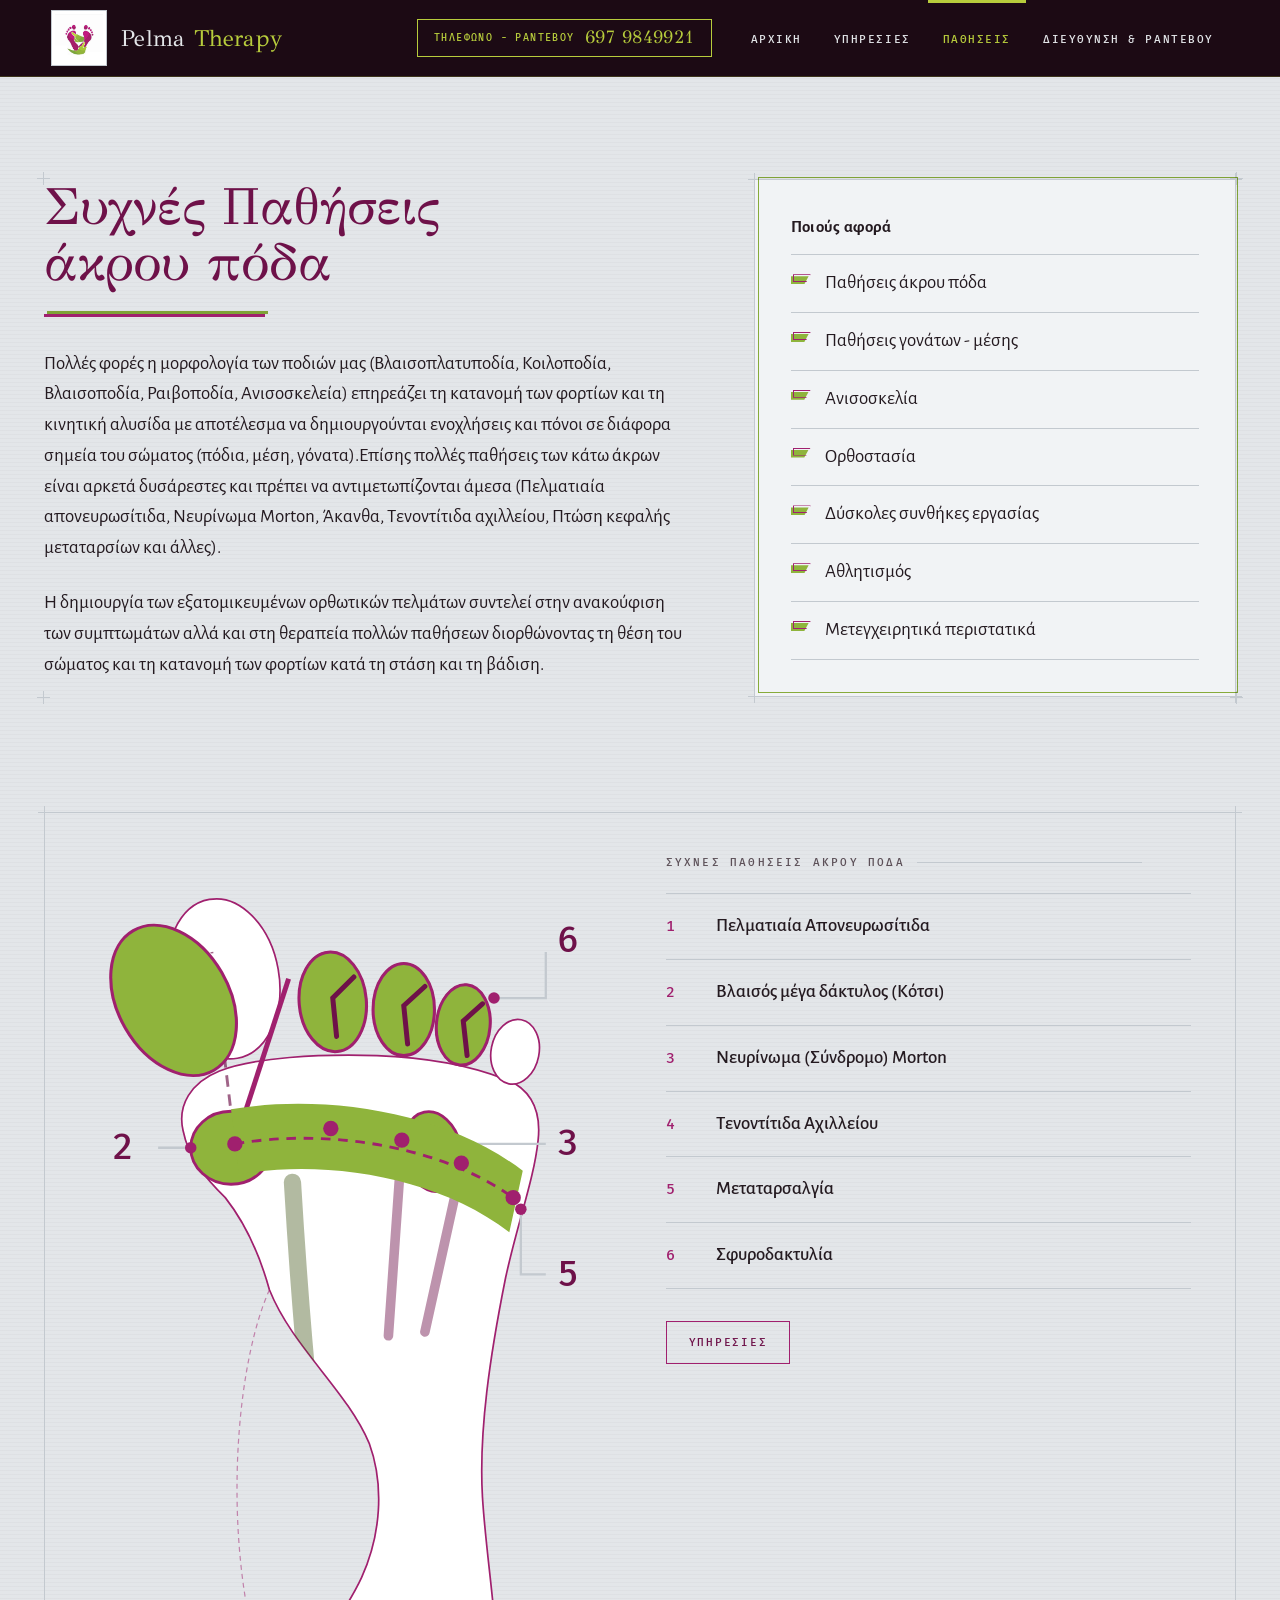
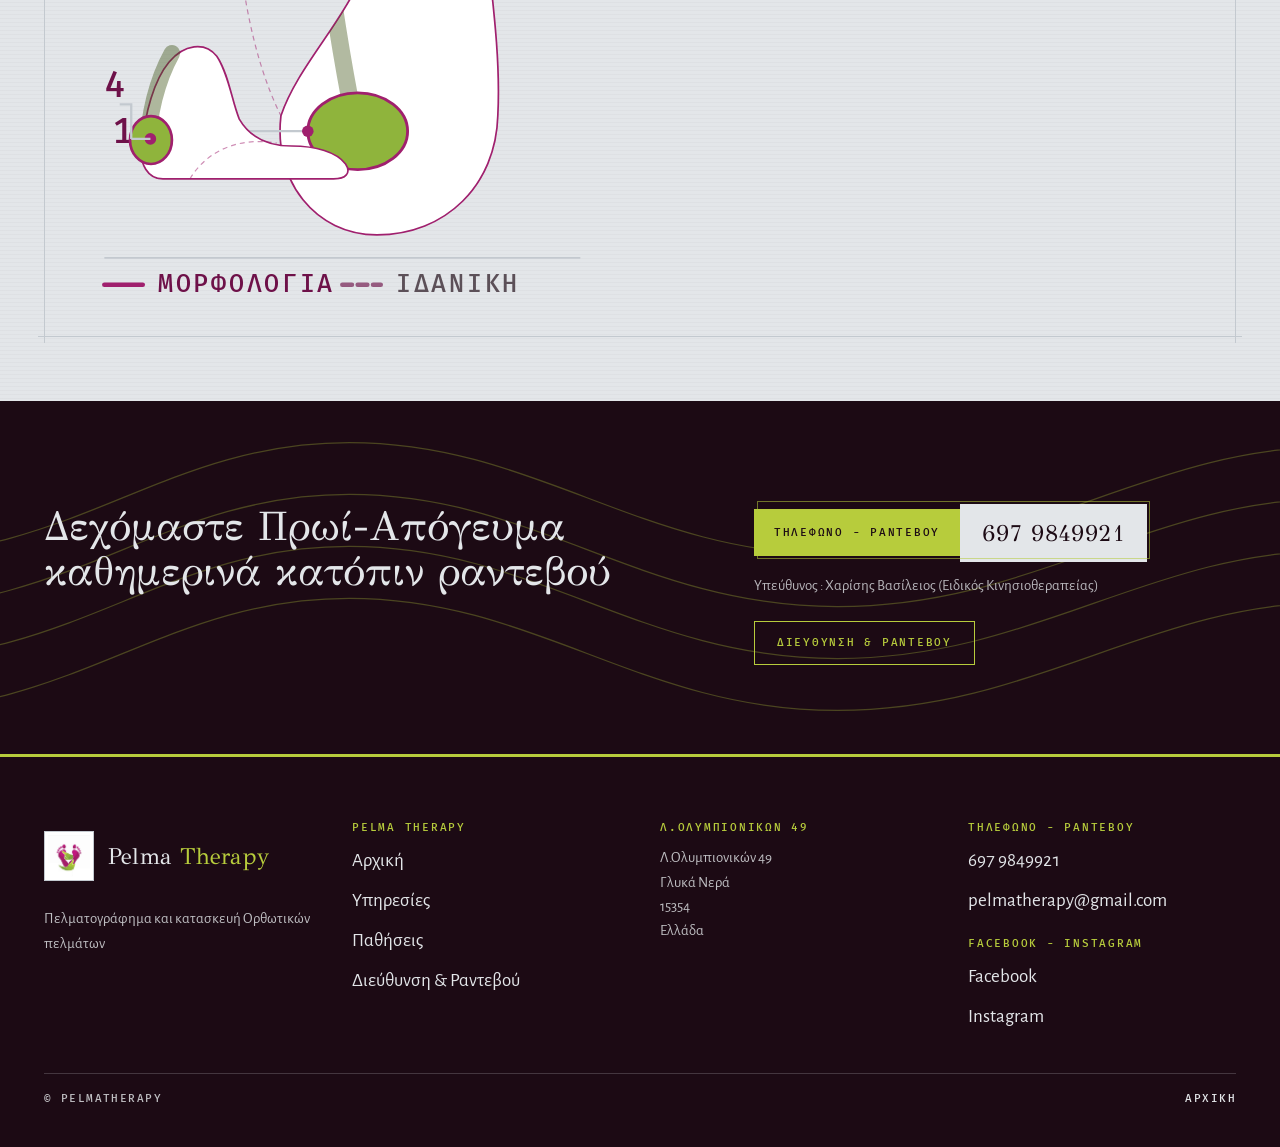
==== pathiseis.html @ 7d8a1bf9 "Pelma Therapy website — two-ink anatomical plate redesign Static four-page site (Αρχική / Υπηρεσίες " ====
<!DOCTYPE html>
<!-- Pelma Therapy · Παθήσεις. World: Δίχρωμη Ανατομική Πλάκα (see DESIGN.md).
     The six named conditions become a numbered atlas on one shared footprint.
     Every string on this page exists verbatim on pelmatherapy.gr. -->
<html lang="el">
<head>
<meta charset="utf-8">
<meta name="viewport" content="width=device-width, initial-scale=1">
<title>Παθήσεις — Pelma Therapy</title>
<meta name="description" content="Πελματογράφημα και κατασκευή Ορθωτικών πελμάτων">
<link rel="icon" href="assets/favicon.ico">
<link rel="preconnect" href="https://fonts.googleapis.com">
<link rel="preconnect" href="https://fonts.gstatic.com" crossorigin>
<link href="https://fonts.googleapis.com/css2?family=GFS+Didot&family=Alegreya+Sans:wght@400;500;700&family=Fira+Mono:wght@400;500&display=swap" rel="stylesheet">
<link rel="stylesheet" href="assets/plate.css">
</head>
<body>


<svg class="fpdefs" aria-hidden="true" focusable="false">
  <symbol id="fp" viewBox="55 166 202 500">
    <path class="fp-shape" d="M168 660C204 660 230 634 231 598C233 560 225 518 223 484C221 450 227 410 235 370C241 342 250 318 252 298C254 280 246 270 234 266C216 259 194 255 168 254C138 253 104 255 86 262C71 268 64 280 67 293C70 308 79 318 89 328C100 342 107 358 112 376C124 406 152 428 164 456C172 478 170 504 160 526C148 552 126 574 118 598C114 632 136 660 168 660Z"/>
    <ellipse class="fp-shape" cx="88" cy="214" rx="29" ry="42" transform="rotate(-10 88 214)"/>
    <ellipse class="fp-shape" cx="145" cy="226" rx="17.5" ry="26" transform="rotate(-5 145 226)"/>
    <ellipse class="fp-shape" cx="182" cy="230" rx="16" ry="24"/>
    <ellipse class="fp-shape" cx="213" cy="238" rx="14" ry="21" transform="rotate(5 213 238)"/>
    <ellipse class="fp-shape" cx="240" cy="252" rx="12.5" ry="17" transform="rotate(11 240 252)"/>
    <path class="fp-arch" d="M112 376C96 412 90 482 100 540C104 562 110 582 118 598"/>
  </symbol>
</svg>

<header class="masthead">
  <div class="masthead__in">
    <a class="brand" href="index.html">
      <span class="brand__plate"><img src="assets/logo.jpg" alt="" width="1225" height="689" decoding="async"></span>
      <span class="brand__name">Pelma <em>Therapy</em></span>
    </a>
    <a class="mast-tel" href="tel:6979849921">
      <span class="mast-tel__lbl">Τηλέφωνο - Ραντεβού</span>
      <span class="mast-tel__num">697 9849921</span>
    </a>
    <button class="burger" type="button" aria-controls="nav" aria-expanded="false">Μενού</button>
    <nav class="nav" id="nav" aria-label="Pelma Therapy">
      <a href="index.html">Αρχική</a>
      <a href="ypiresies.html">Υπηρεσίες</a>
      <a href="pathiseis.html" aria-current="page">Παθήσεις</a>
      <a href="rantevou.html">Διεύθυνση &amp; Ραντεβού</a>
    </nav>
  </div>
</header>

<main id="main" class="sheet">
<span class="folio" aria-hidden="true">Παθήσεις · Pelma Therapy</span>


<!-- ==================================================== TITLE =========== -->
<section class="sect">
  <div class="plate">
    <div class="reg" aria-hidden="true"><i></i><i></i><i></i><i></i></div>
    <div class="spread spread--sidebar">
      <div>
        <h1 class="display display--plate">Συχνές Παθήσεις άκρου πόδα</h1>
        <div class="stack" style="margin-top:32px">
          <p>Πολλές φορές η μορφολογία των ποδιών μας (Βλαισοπλατυποδία, Κοιλοποδία, Βλαισοποδία, Ραιβοποδία, Ανισοσκελεία) επηρεάζει τη κατανομή των φορτίων και τη κινητική αλυσίδα με αποτέλεσμα να δημιουργούνται ενοχλήσεις και πόνοι σε διάφορα σημεία του σώματος (πόδια, μέση, γόνατα).Επίσης πολλές παθήσεις των κάτω άκρων είναι αρκετά δυσάρεστες και πρέπει να αντιμετωπίζονται άμεσα (Πελματιαία απονευρωσίτιδα, Νευρίνωμα Morton, Άκανθα, Τενοντίτιδα αχιλλείου, Πτώση κεφαλής μεταταρσίων και άλλες).</p>
          <p>Η δημιουργία των εξατομικευμένων ορθωτικών πελμάτων συντελεί στην ανακούφιση των συμπτωμάτων αλλά και στη θεραπεία πολλών παθήσεων διορθώνοντας τη θέση του σώματος και τη κατανομή των φορτίων κατά τη στάση και τη βάδιση.</p>
        </div>
      </div>

      <div class="panel offreg">
        <div class="reg" aria-hidden="true"><i></i><i></i><i></i><i></i></div>
        <h2 class="title" style="margin-bottom:16px">Ποιούς αφορά</h2>
        <ul class="marks">
          <li>Παθήσεις άκρου πόδα</li>
          <li>Παθήσεις γονάτων - μέσης</li>
          <li>Ανισοσκελία</li>
          <li>Ορθοστασία</li>
          <li>Δύσκολες συνθήκες εργασίας</li>
          <li>Αθλητισμός</li>
          <li>Μετεγχειρητικά περιστατικά</li>
        </ul>
      </div>
    </div>
  </div>
</section>

<!-- ==================================================== THE ATLAS ======= -->
<!-- One plate, six numbered sites, the six condition names as its key —
     the wall-chart convention. Numbering the same foot six times over made
     the numerals decorative; here they key the drawing to the list. -->
<section class="sect">
  <div class="plate plate--framed">
    <div class="reg" aria-hidden="true"><i></i><i></i><i></i><i></i></div>
    <div class="atlasplate">

      <div class="atlasplate__fig">
        <svg viewBox="18 150 274 540" role="img"
             aria-label="Πελματιαία Απονευρωσίτιδα · Βλαισός μέγα δάκτυλος (Κότσι) · Νευρίνωμα (Σύνδρομο) Morton · Τενοντίτιδα Αχιλλείου · Μεταταρσαλγία · Σφυροδακτυλία">
          <defs>
            <clipPath id="fpc">
              <path d="M168 660C204 660 230 634 231 598C233 560 225 518 223 484C221 450 227 410 235 370C241 342 250 318 252 298C254 280 246 270 234 266C216 259 194 255 168 254C138 253 104 255 86 262C71 268 64 280 67 293C70 308 79 318 89 328C100 342 107 358 112 376C124 406 152 428 164 456C172 478 170 504 160 526C148 552 126 574 118 598C114 632 136 660 168 660Z"/>
              <ellipse cx="88" cy="214" rx="29" ry="42" transform="rotate(-10 88 214)"/>
              <ellipse cx="145" cy="226" rx="17.5" ry="26" transform="rotate(-5 145 226)"/>
              <ellipse cx="182" cy="230" rx="16" ry="24"/>
              <ellipse cx="213" cy="238" rx="14" ry="21" transform="rotate(5 213 238)"/>
              <ellipse cx="240" cy="252" rx="12.5" ry="17" transform="rotate(11 240 252)"/>
            </clipPath>
          </defs>

          <use href="#fp" x="55" y="166" width="202" height="500"/>

          <!-- 1 · Πελματιαία Απονευρωσίτιδα — the plantar fascia and its
                   insertion on the calcaneus. A genuinely plantar structure. -->
          <g class="sitegroup" data-site="1">
            <g clip-path="url(#fpc)">
              <path d="M156 600C140 520 130 420 124 320" fill="none" stroke="var(--lime-deep)"
                    stroke-width="9" stroke-linecap="round" opacity=".4"/>
            </g>
            <ellipse class="site" cx="158" cy="606" rx="26" ry="20"/>
            <ellipse cx="158" cy="606" rx="26" ry="20" fill="none" stroke="var(--berry-ink)" stroke-width="1.5"/>
            <path d="M132 606H54" fill="none" stroke="var(--plate-rule)" stroke-width="1.2"/>
            <circle cx="132" cy="606" r="3" fill="var(--berry-ink)"/>
            <text class="svg-lbl svg-lbl--ink sitenum" x="30" y="612" style="font-size:19px">1</text>
          </g>

          <!-- 2 · Βλαισός μέγα δάκτυλος — the hallux deviates LATERALLY toward
                   the second toe; the dashed line is the ideal axis, matching
                   the legend the hero plate already established. -->
          <g class="sitegroup" data-site="2">
            <path d="M94 300 82 200" fill="none" stroke="var(--berry-deep)" stroke-width="1.5"
                  stroke-dasharray="6 4" opacity=".65"/>
            <ellipse class="site" cx="88" cy="214" rx="29" ry="42" transform="rotate(-30 96 268)"/>
            <ellipse cx="88" cy="214" rx="29" ry="42" transform="rotate(-30 96 268)"
                     fill="none" stroke="var(--berry-ink)" stroke-width="1.6"/>
            <path d="M94 300 122 214" fill="none" stroke="var(--berry-ink)" stroke-width="2.6"/>
            <ellipse class="site" cx="92" cy="302" rx="21" ry="19"/>
            <ellipse cx="92" cy="302" rx="21" ry="19" fill="none" stroke="var(--berry-ink)" stroke-width="1.5"/>
            <path d="M71 302H54" fill="none" stroke="var(--plate-rule)" stroke-width="1.2"/>
            <circle cx="71" cy="302" r="3" fill="var(--berry-ink)"/>
            <text class="svg-lbl svg-lbl--ink sitenum" x="30" y="308" style="font-size:19px">2</text>
          </g>

          <!-- 3 · Νευρίνωμα Morton — third/fourth intermetatarsal space -->
          <g class="sitegroup" data-site="3">
            <g clip-path="url(#fpc)" opacity=".45">
              <path d="M181 300 174 400" fill="none" stroke="var(--berry-deep)" stroke-width="5" stroke-linecap="round"/>
              <path d="M212 312 193 398" fill="none" stroke="var(--berry-deep)" stroke-width="5" stroke-linecap="round"/>
            </g>
            <ellipse class="site" cx="197" cy="304" rx="15" ry="21" transform="rotate(-12 197 304)"/>
            <ellipse cx="197" cy="304" rx="15" ry="21" transform="rotate(-12 197 304)"
                     fill="none" stroke="var(--berry-ink)" stroke-width="1.5"/>
            <path d="M212 300h44" fill="none" stroke="var(--plate-rule)" stroke-width="1.2"/>
            <circle cx="212" cy="300" r="3" fill="var(--berry-ink)"/>
            <text class="svg-lbl svg-lbl--ink sitenum" x="262" y="306" style="font-size:19px">3</text>
          </g>

          <!-- 5 · Μεταταρσαλγία — a closed band across the metatarsal head
                   row, clipped so it cannot spill past the lateral border -->
          <g class="sitegroup" data-site="5">
            <g clip-path="url(#fpc)">
              <path class="site" d="M92 282C138 274 202 282 244 314L237 346C198 316 138 308 96 316Z"/>
            </g>
            <path d="M94 300C140 292 200 300 239 328" fill="none" stroke="var(--berry-ink)"
                  stroke-width="1.5" stroke-dasharray="5 4"/>
            <g fill="var(--berry-ink)">
              <circle cx="94" cy="300" r="4"/><circle cx="144" cy="292" r="4"/>
              <circle cx="181" cy="298" r="4"/><circle cx="212" cy="310" r="4"/><circle cx="239" cy="328" r="4"/>
            </g>
            <path d="M243 334v34h13" fill="none" stroke="var(--plate-rule)" stroke-width="1.2"/>
            <circle cx="243" cy="334" r="3" fill="var(--berry-ink)"/>
            <text class="svg-lbl svg-lbl--ink sitenum" x="262" y="374" style="font-size:19px">5</text>
          </g>

          <!-- 6 · Σφυροδακτυλία — the lesser toes buckled at the middle joint -->
          <g class="sitegroup" data-site="6">
            <g>
              <ellipse class="site" cx="145" cy="226" rx="17.5" ry="26" transform="rotate(-5 145 226)"/>
              <ellipse class="site" cx="182" cy="230" rx="16" ry="24"/>
              <ellipse class="site" cx="213" cy="238" rx="14" ry="21" transform="rotate(5 213 238)"/>
            </g>
            <g fill="none" stroke="var(--berry-ink)" stroke-width="1.6">
              <ellipse cx="145" cy="226" rx="17.5" ry="26" transform="rotate(-5 145 226)"/>
              <ellipse cx="182" cy="230" rx="16" ry="24"/>
              <ellipse cx="213" cy="238" rx="14" ry="21" transform="rotate(5 213 238)"/>
            </g>
            <g fill="none" stroke="var(--berry-deep)" stroke-width="2.6" stroke-linecap="round">
              <path d="M147 244 145 224 156 213"/>
              <path d="M184 248 182 228 193 218"/>
              <path d="M215 254 213 236 223 227"/>
            </g>
            <path d="M229 224h27v-24" fill="none" stroke="var(--plate-rule)" stroke-width="1.2"/>
            <circle cx="229" cy="224" r="3" fill="var(--berry-ink)"/>
            <text class="svg-lbl svg-lbl--ink sitenum" x="262" y="200" style="font-size:19px">6</text>
          </g>

          <!-- 4 · Τενοντίτιδα Αχιλλείου — the Achilles is POSTERIOR to the
                   calcaneus and invisible on a plantar view, so it is drawn on
                   the lateral profile inset below, not on the sole. -->
          <g class="sitegroup" data-site="4">
            <g transform="translate(30 556) scale(0.78)">
              <path class="fp-shape"
                d="M34 96C24 96 18 86 20 74C22 52 28 30 38 18C48 6 62 4 70 14C78 26 80 44 85 56C92 68 104 74 120 74C136 74 150 78 156 86C160 92 156 96 148 96Z"/>
              <path class="fp-arch" d="M52 96C64 76 86 68 110 72"/>
              <!-- the tendon descending behind the heel to its insertion -->
              <path d="M40 12C30 30 24 54 24 76" fill="none" stroke="var(--lime-deep)"
                    stroke-width="11" stroke-linecap="round" opacity=".42"/>
              <ellipse class="site" cx="26" cy="70" rx="14" ry="16"/>
              <ellipse cx="26" cy="70" rx="14" ry="16" fill="none" stroke="var(--berry-ink)" stroke-width="1.8"/>
            </g>
            <path d="M40 610v-18h-6" fill="none" stroke="var(--plate-rule)" stroke-width="1.2"/>
            <circle cx="50" cy="610" r="3" fill="var(--berry-ink)"/>
            <path d="M50 610H40" fill="none" stroke="var(--plate-rule)" stroke-width="1.2"/>
            <text class="svg-lbl svg-lbl--ink sitenum" x="26" y="588" style="font-size:19px">4</text>
          </g>

          <!-- legend: the two line conventions this plate uses -->
          <path d="M26 672h248" fill="none" stroke="var(--plate-rule)" stroke-width="1"/>
          <g stroke-width="2.4" stroke-linecap="round">
            <path d="M26 686h20" stroke="var(--berry-ink)"/>
            <path d="M150 686h20" stroke="var(--berry-deep)" stroke-dasharray="5 3" opacity=".65"/>
          </g>
          <text class="svg-lbl svg-lbl--ink" x="54" y="690">ΜΟΡΦΟΛΟΓΙΑ</text>
          <text class="svg-lbl" x="178" y="690">ΙΔΑΝΙΚΗ</text>
        </svg>
      </div>

      <div>
        <p class="platenum">Συχνές Παθήσεις άκρου πόδα</p>
        <ol class="atlaskey" data-atlaskey>
          <li><button type="button" data-site="1"><span class="n">1</span><span class="t">Πελματιαία Απονευρωσίτιδα</span></button></li>
          <li><button type="button" data-site="2"><span class="n">2</span><span class="t">Βλαισός μέγα δάκτυλος (Κότσι)</span></button></li>
          <li><button type="button" data-site="3"><span class="n">3</span><span class="t">Νευρίνωμα (Σύνδρομο) Morton</span></button></li>
          <li><button type="button" data-site="4"><span class="n">4</span><span class="t">Τενοντίτιδα Αχιλλείου</span></button></li>
          <li><button type="button" data-site="5"><span class="n">5</span><span class="t">Μεταταρσαλγία</span></button></li>
          <li><button type="button" data-site="6"><span class="n">6</span><span class="t">Σφυροδακτυλία</span></button></li>
        </ol>
        <p style="margin-top:32px"><a class="pbtn" href="ypiresies.html">Υπηρεσίες</a></p>
      </div>

    </div>
  </div>
</section>

<!-- ==================================================== CLOSE =========== -->
<section class="band">
  <svg class="band__contours" viewBox="0 0 1400 340" preserveAspectRatio="xMidYMid slice" aria-hidden="true" focusable="false">
    <g fill="none" stroke="var(--lime-bright)" stroke-width="1.2">
      <path d="M-40 300C160 300 240 190 420 190s280 108 470 108 300-104 480-104 240 96 420 96"/>
      <path d="M-40 250C160 250 240 140 420 140s280 108 470 108 300-104 480-104 240 96 420 96"/>
      <path d="M-40 200C160 200 240 90 420 90s280 108 470 108 300-104 480-104 240 96 420 96"/>
      <path d="M-40 150C160 150 240 40 420 40s280 108 470 108 300-104 480-104 240 96 420 96"/>
    </g>
  </svg>
  <div class="plate">
    <div class="spread spread--sidebar">
      <div>
        <h2 class="headline">Δεχόμαστε Πρωί-Απόγευμα καθημερινά κατόπιν ραντεβού</h2>
      </div>
      <div>
        <a class="imprint offreg" href="tel:6979849921">
          <span class="imprint__lbl">Τηλέφωνο - Ραντεβού</span>
          <span class="imprint__num">697 9849921</span>
        </a>
        <span class="imprint__note">Υπεύθυνος : Χαρίσης Βασίλειος (Ειδικός Κινησιοθεραπείας)</span>
        <p style="margin-top:24px"><a class="pbtn" href="rantevou.html">Διεύθυνση &amp; Ραντεβού</a></p>
      </div>
    </div>
  </div>
</section>

</main>

<footer class="footer">
  <div class="plate">
    <div class="footer__grid">
      <div>
        <a class="brand" href="index.html" style="margin:0 0 16px">
          <span class="brand__plate"><img src="assets/logo.jpg" alt="" width="1225" height="689" decoding="async"></span>
          <span class="brand__name">Pelma <em>Therapy</em></span>
        </a>
        <p style="font-size:.9375rem">Πελματογράφημα και κατασκευή Ορθωτικών πελμάτων</p>
      </div>
      <div>
        <span class="lbl">Pelma Therapy</span>
        <ul>
          <li><a href="index.html">Αρχική</a></li>
          <li><a href="ypiresies.html">Υπηρεσίες</a></li>
          <li><a href="pathiseis.html">Παθήσεις</a></li>
          <li><a href="rantevou.html">Διεύθυνση &amp; Ραντεβού</a></li>
        </ul>
      </div>
      <div>
        <span class="lbl">Λ.Ολυμπιονικών 49</span>
        <p style="font-size:.9375rem;margin:0">Λ.Ολυμπιονικών 49<br>Γλυκά Νερά<br>15354<br>Ελλάδα</p>
      </div>
      <div>
        <span class="lbl">Τηλέφωνο - Ραντεβού</span>
        <ul>
          <li><a href="tel:6979849921" class="mono-nums">697 9849921</a></li>
          <li><a href="mailto:pelmatherapy@gmail.com">pelmatherapy@gmail.com</a></li>
        </ul>
        <span class="lbl" style="margin-top:20px">Facebook - Instagram</span>
        <ul>
          <li><a href="https://www.facebook.com/pelmatherapy/" rel="noopener">Facebook</a></li>
          <li><a href="https://instagram.com/Pelmatherapy" rel="noopener">Instagram</a></li>
        </ul>
      </div>
    </div>
    <div class="footer__base">
      <span>&copy; Pelmatherapy</span>
      <a href="index.html">Αρχική</a>
    </div>
  </div>
</footer>


<script src="assets/plate.js"></script>
</body>
</html>
---- assets/plate.css ----
@charset "UTF-8";

/* ==========================================================================
   PELMA THERAPY — "Δίχρωμη Ανατομική Πλάκα"
   Two inks and paper. See DESIGN.md.
   ========================================================================== */

:root {
  /* --- the two inks ------------------------------------------------------ */
  --berry-ink:    #A0206E;
  --berry-deep:   #6E1149;
  --berry-black:  #1C0A14;
  --lime-ink:     #8FB43C;
  --lime-bright:  #B7CC3C;
  --lime-deep:    #3F5416;

  /* --- the paper --------------------------------------------------------- */
  --plate-stock:  #E3E6E9;
  --plate-field:  #F1F3F5;
  --plate-rule:   #C3C9CF;
  --ink-text:     #241A20;
  --ink-muted:    #5C5058;

  /* --- type ------------------------------------------------------------- */
  --f-display: 'GFS Didot', 'Times New Roman', Times, serif;
  --f-body:    'Alegreya Sans', 'Segoe UI', system-ui, sans-serif;
  --f-label:   'Fira Mono', ui-monospace, 'Cascadia Mono', Consolas, monospace;

  /* --- rhythm ----------------------------------------------------------- */
  --s-xs: 4px;  --s-sm: 8px;  --s-md: 16px; --s-lg: 24px;
  --s-xl: 40px; --s-2xl: 64px; --s-3xl: 96px; --s-4xl: 144px;

  --plate-w: 1240px;
  --gutter: clamp(16px, 4vw, 44px);

  /* --- motion ----------------------------------------------------------- */
  --ease-plate: cubic-bezier(0.22, 0.61, 0.36, 1);
  --dur-register: 620ms;
  --dur-ui: 180ms;
}

*, *::before, *::after { box-sizing: border-box; }

html { -webkit-text-size-adjust: 100%; scroll-behavior: smooth; }

body {
  margin: 0;
  background: var(--plate-stock);
  color: var(--ink-text);
  font-family: var(--f-body);
  font-size: clamp(1.0625rem, 0.4vw + 1rem, 1.1875rem);
  line-height: 1.62;
  /* the stock has a faint mechanical tooth — 1px of it, nothing more */
  background-image:
    repeating-linear-gradient(0deg, rgba(36,26,32,.028) 0 1px, transparent 1px 4px);
}

img { max-width: 100%; height: auto; display: block; }

::selection { background: var(--berry-ink); color: var(--plate-stock); }

/* --- everything square ---------------------------------------------------- */
a, button, input, textarea, select, .panel, .imprint { border-radius: 0; }

/* --- focus is a printed rule, never a glow ------------------------------- */
:focus-visible {
  outline: 2px solid var(--berry-ink);
  outline-offset: 3px;
}
.band :focus-visible, .masthead :focus-visible, .footer :focus-visible {
  outline-color: var(--lime-bright);
}

.skip {
  position: absolute; left: -9999px; top: 0; z-index: 200;
  background: var(--berry-ink); color: var(--plate-stock);
  padding: 12px 20px; font: 500 0.6875rem/1.2 var(--f-label);
  letter-spacing: .16em; text-transform: uppercase; text-decoration: none;
}
.skip:focus { left: var(--gutter); top: var(--s-sm); }

/* ==========================================================================
   TYPE ROLES
   ========================================================================== */

.display {
  font-family: var(--f-display);
  font-weight: 400;
  font-size: clamp(1.85rem, 4.1vw, 3.3rem);
  line-height: 1.06;
  letter-spacing: -0.005em;
  color: var(--berry-deep);
  margin: 0;
  text-wrap: balance;
}
/* The plate title sits over a two-ink rule that is deliberately out of
   register: berry laid first, lime landing 4px off. It is the one place the
   two inks touch at full strength, and it is the world's signature artefact. */
.display--plate { position: relative; padding-bottom: 26px; }
.display--plate::before,
.display--plate::after {
  content: ''; position: absolute; left: 0; bottom: 0;
  width: clamp(120px, 34%, 300px); height: 3px;
}
.display--plate::before { background: var(--berry-ink); }
.display--plate::after {
  background: var(--lime-ink);
  transform: translate(3px, -3px);
  mix-blend-mode: multiply;
}
.band .display--plate::after { mix-blend-mode: normal; background: var(--lime-bright); }

.headline {
  font-family: var(--f-display);
  font-weight: 400;
  font-size: clamp(1.7rem, 3.2vw, 2.6rem);
  line-height: 1.12;
  color: var(--berry-deep);
  margin: 0;
  text-wrap: balance;
}
.band .headline, .band .display { color: var(--plate-stock); }

.title {
  font-family: var(--f-body);
  font-weight: 700;
  font-size: 1.0625rem;
  line-height: 1.3;
  letter-spacing: .02em;
  margin: 0;
}
.label, .lbl {
  font-family: var(--f-label);
  font-weight: 500;
  font-size: 0.6875rem;
  line-height: 1.2;
  letter-spacing: .16em;
  text-transform: uppercase;
}
p { margin: 0 0 1.15em; max-width: 68ch; }
p:last-child { margin-bottom: 0; }

.lede { font-size: 1.16em; line-height: 1.55; }

/* ==========================================================================
   PLATE FRAME + REGISTRATION MARKS
   ========================================================================== */

.plate {
  position: relative;
  width: min(100% - (var(--gutter) * 2), var(--plate-w));
  margin-inline: auto;
}
.plate--framed {
  border: 1px solid var(--plate-rule);
  padding: clamp(20px, 3.4vw, 52px);
}

/* THE SHEET. A teaching plate is a ruled sheet before it is anything else:
   a hairline edge running the height of the page with the folio hung in the
   margin outside the text column. Only wide viewports have the room. */
.sheet { position: relative; }
@media (min-width: 1180px) {
  .sheet::before {
    content: '';
    position: absolute; top: 0; bottom: 0;
    left: calc(50% - (var(--plate-w) / 2) - 34px);
    width: 1px; background: var(--plate-rule);
  }
  .sheet::after {
    content: '';
    position: absolute; top: 0; bottom: 0;
    right: calc(50% - (var(--plate-w) / 2) - 34px);
    width: 1px; background: var(--plate-rule);
  }
  .band.sheet::before, .band.sheet::after { background: rgba(227,230,233,.2); }
  .folio {
    position: absolute; top: 0;
    left: calc(50% - (var(--plate-w) / 2) - 34px);
    transform: translateX(-100%) rotate(180deg);
    writing-mode: vertical-rl;
    padding: 0 0 0 14px;
    font: 500 0.625rem/1 var(--f-label);
    letter-spacing: .3em; text-transform: uppercase;
    color: var(--ink-muted); white-space: nowrap;
  }
  .band .folio { color: rgba(183,204,60,.75); }
}
@media (max-width: 1179px) { .folio { display: none; } }

/* THE OFF-REGISTER, systemic. Berry lays first, lime lands 3px shy — drawn as
   a second impression of the element's own edge, never as a duplicated string,
   so nothing here is read twice by a screen reader. */
.offreg { position: relative; }
.offreg::after {
  content: ''; position: absolute; inset: 0;
  border: 1px solid var(--lime-ink);
  transform: translate(3px, -3px);
  mix-blend-mode: multiply;
  pointer-events: none;
}
.band .offreg::after, .panel--ink.offreg::after {
  border-color: var(--lime-bright); mix-blend-mode: normal; opacity: .55;
}
/* on hover the second impression pulls square, the way a press is corrected */
.imprint.offreg::after { transition: transform var(--dur-ui) var(--ease-plate); }
.imprint.offreg:hover::after { transform: translate(0, 0); }

.reg { position: absolute; inset: 0; pointer-events: none; }
.reg i {
  position: absolute; width: 13px; height: 13px;
}
.reg i::before, .reg i::after { content: ''; position: absolute; background: var(--plate-rule); }
.reg i::before { left: 0; top: 6px; width: 13px; height: 1px; }
.reg i::after  { top: 0; left: 6px; width: 1px; height: 13px; }
.reg i:nth-child(1) { left: -7px;  top: -7px; }
.reg i:nth-child(2) { right: -7px; top: -7px; }
.reg i:nth-child(3) { left: -7px;  bottom: -7px; }
.reg i:nth-child(4) { right: -7px; bottom: -7px; }
.band .reg i::before, .band .reg i::after { background: rgba(227,230,233,.42); }

/* ==========================================================================
   MASTHEAD / NAV
   ========================================================================== */

.masthead {
  position: sticky; top: 0; z-index: 100;
  background: var(--berry-black);
  border-bottom: 1px solid rgba(183,204,60,.22);
}
/* The bar runs the full width of the page, gutter to gutter, so the brand
   sits at the left edge and the nav at the right instead of huddling in a
   1240px column adrift in a wide black field. */
.masthead__in {
  width: 100%;
  padding-inline: clamp(18px, 4vw, 56px);
  min-height: 76px;
  display: flex; align-items: center; gap: var(--s-lg);
}
.brand {
  display: flex; align-items: center; gap: 14px;
  text-decoration: none; color: var(--plate-stock);
  margin-right: auto; padding: 10px 0;
}
/* The real logo, mounted as a specimen on a small white plate — the honest
   way to carry a raster mark with a white ground onto a dark bar, and it
   reads as exactly what this world is: a thing pinned to a sheet. */
/* Square tile + object-fit cover crops the JPEG's wide white margins so the
   mark itself fills the plate, without clipping any of the artwork (the art is
   centred and the crop only removes empty paper on the left and right). */
.brand__plate {
  display: block; flex: none;
  width: 56px; height: 56px; padding: 3px;
  background: #fff; border: 1px solid var(--plate-rule);
}
.brand__plate img { width: 100%; height: 100%; object-fit: cover; display: block; }
.footer .brand__plate { width: 50px; height: 50px; }
.brand__name {
  font-family: var(--f-display);
  font-size: 1.42rem; line-height: 1; letter-spacing: .01em;
  white-space: nowrap;
}
.brand__name em { font-style: normal; color: var(--lime-bright); }

.nav { display: flex; align-items: stretch; gap: 2px; }
.nav a {
  display: flex; align-items: center;
  padding: 0 15px; min-height: 76px;
  color: var(--plate-stock); text-decoration: none;
  font: 500 0.6875rem/1.2 var(--f-label);
  letter-spacing: .14em; text-transform: uppercase;
  border-top: 3px solid transparent;
  transition: color var(--dur-ui) var(--ease-plate), background var(--dur-ui) var(--ease-plate);
}
.nav a:hover { background: rgba(183,204,60,.1); color: var(--lime-bright); }
.nav a[aria-current='page'] {
  border-top-color: var(--lime-bright);
  color: var(--lime-bright);
}

/* The one action the business offers, reachable from every viewport of every
   page — not only from the pages that happen to end in a call to action. */
.mast-tel {
  display: flex; align-items: center; gap: 10px;
  text-decoration: none; padding: 9px 16px;
  border: 1px solid var(--lime-bright);
  color: var(--lime-bright); white-space: nowrap;
  transition: background var(--dur-ui) var(--ease-plate), color var(--dur-ui) var(--ease-plate);
}
.mast-tel:hover { background: var(--lime-bright); color: var(--berry-black); }
.mast-tel__lbl {
  font: 500 0.625rem/1.2 var(--f-label);
  letter-spacing: .14em; text-transform: uppercase;
}
.mast-tel__num {
  font-family: var(--f-display); font-size: 1.1rem; line-height: 1;
  font-variant-numeric: tabular-nums; letter-spacing: .02em;
}
@media (max-width: 1100px) { .mast-tel__lbl { display: none; } }
@media (max-width: 620px) { .mast-tel { padding: 9px 11px; } .mast-tel__num { font-size: 1rem; } }

.burger {
  display: none;
  background: none; border: 1px solid rgba(227,230,233,.34);
  color: var(--plate-stock); cursor: pointer;
  min-height: 44px; padding: 11px 15px;
  font: 500 0.6875rem/1.2 var(--f-label);
  letter-spacing: .16em; text-transform: uppercase;
}
.burger:hover { border-color: var(--lime-bright); color: var(--lime-bright); }

@media (max-width: 900px) {
  .burger { display: block; }
  /* full-bleed band, not a floating card: the menu is a plate too */
  .nav {
    display: none;
    position: absolute; left: 50%; right: auto; top: 100%;
    width: 100vw; margin-left: -50vw;
    flex-direction: column; gap: 0;
    background: var(--berry-black);
    border-bottom: 3px solid var(--lime-bright);
    padding-bottom: var(--s-sm);
  }
  .nav.is-open { display: flex; }
  .nav a {
    min-height: 52px; padding: 15px var(--gutter);
    font-size: 0.8125rem; letter-spacing: .1em;
    border-top: 0; border-left: 3px solid transparent;
  }
  .nav a[aria-current='page'] { border-left-color: var(--lime-bright); }
  .masthead__in { position: relative; gap: var(--s-md); }
  .brand__name { font-size: 1.1rem; }
}
@media (max-width: 460px) { .brand__name { display: none; } }

/* ==========================================================================
   HERO — THE LAYER PLATE
   ========================================================================== */

.hero { padding: clamp(28px, 5vw, 72px) 0 clamp(40px, 6vw, 96px); }
.hero__grid {
  display: grid;
  grid-template-columns: minmax(0, 1.04fr) minmax(0, 0.96fr);
  gap: clamp(24px, 4vw, 64px);
  align-items: start;
}
.hero__meta { display: flex; flex-direction: column; }

.platenum {
  font: 500 0.6875rem/1.2 var(--f-label);
  letter-spacing: .2em; text-transform: uppercase;
  color: var(--ink-muted);
  display: flex; align-items: center; gap: 12px;
  margin-bottom: var(--s-lg);
}
.platenum::after {
  content: ''; flex: 1; height: 1px; background: var(--plate-rule);
}
.band .platenum { color: var(--lime-bright); }
.band .platenum::after { background: rgba(183,204,60,.34); }

.hero .display { margin-bottom: var(--s-xl); }

/* the numbered key: this is the system's primary information device */
.key { list-style: none; margin: 0 0 var(--s-xl); padding: 0; }
.key > li {
  display: grid;
  grid-template-columns: 30px 1fr;
  gap: var(--s-md);
  padding: 15px 0;
  border-top: 1px solid var(--plate-rule);
  align-items: baseline;
}
.key > li:last-child { border-bottom: 1px solid var(--plate-rule); }
.key__n {
  font: 500 0.75rem/1.5 var(--f-label);
  letter-spacing: .08em;
  color: var(--ink-muted);
  font-variant-numeric: tabular-nums;
}
.key__t { font-weight: 500; }

/* interactive variant: the key advances the plate's ink passes.
   State is carried by ink density and a printed rule — never by a bullet. */
.key--live > li { display: block; padding: 0; position: relative; }
/* Targeted reset, not `all: unset` — that wipes the UA focus ring, leaving a
   keyboard user with no indicator anywhere :focus-visible fails to match. */
.key--live button {
  appearance: none; background: none; border: 0; margin: 0; border-radius: 0;
  text-align: left;
  display: grid; grid-template-columns: 30px 1fr; gap: var(--s-md);
  box-sizing: border-box; width: 100%;
  padding: 15px 12px 15px 0;
  cursor: pointer; align-items: baseline;
  font: inherit; color: inherit;
  transition: background var(--dur-ui) var(--ease-plate);
}
.key--live button:focus { outline: 2px solid var(--berry-ink); outline-offset: -2px; }
.key--live button:focus:not(:focus-visible) { outline: none; }
.key--live button:focus-visible { outline: 2px solid var(--berry-ink); outline-offset: -2px; }
.key--live button:hover { background: var(--plate-field); }
.key--live li::after {
  content: ''; position: absolute; left: 0; right: 0; bottom: -1px;
  height: 2px; background: var(--lime-bright);
  transform: scaleX(0); transform-origin: left;
  transition: transform var(--dur-register) var(--ease-plate);
}
.key--live li[data-state='done']::after { transform: scaleX(1); background: var(--berry-ink); }
.key--live li[data-state='active']::after { transform: scaleX(1); }
.key--live li[data-state='done'] .key__n { color: var(--berry-deep); }
.key--live li[data-state='active'] { background: var(--plate-field); }
.key--live li[data-state='active'] .key__n { color: var(--berry-ink); font-weight: 500; }
.key--live li[data-state='active'] .key__t { font-weight: 700; }

/* the figure well */
.figwell {
  position: relative;
  background: var(--plate-field);
  border: 1px solid var(--plate-rule);
  padding: clamp(14px, 2.4vw, 26px);
}
/* The whole plate AND its legend must land in the first screen on a laptop,
   or the thing that decodes the figure never gets seen. */
.layerplate {
  position: relative;
  aspect-ratio: 400 / 740;
  width: 100%;
  max-width: min(470px, calc((100svh - 250px) * 400 / 740));
  margin-inline: auto;
}
@media (max-width: 900px) { .layerplate { max-width: 470px; } }
.layerplate svg {
  position: absolute; inset: 0; width: 100%; height: 100%;
  overflow: visible;
}
.lp-layer {
  transition: opacity var(--dur-register) var(--ease-plate),
              transform var(--dur-register) var(--ease-plate);
}
/* Later passes overprint the earlier ones the way translucent ink does:
   the skeleton stays readable through the load field above it. */
.lp-layer + .lp-layer { mix-blend-mode: multiply; }

/* THE REGISTER. A pass does not fade in — it lands off-register and is pulled
   square, which is the one motion this world actually has. Each pass arrives
   from a different offset, because a press does not miss the same way twice. */
.js .lp-layer[data-on='0'] { opacity: 0; }
.js .lp-layer[data-on='0']:nth-child(1) { transform: translate(-7px, 5px) rotate(-.35deg); }
.js .lp-layer[data-on='0']:nth-child(2) { transform: translate(8px, -6px) rotate(.4deg); }
.js .lp-layer[data-on='0']:nth-child(3) { transform: translate(-6px, -7px) rotate(.28deg); }
.js .lp-layer[data-on='1'] { opacity: 1; transform: none; }

.figcap {
  margin-top: var(--s-md); padding-top: var(--s-sm);
  border-top: 1px solid var(--plate-rule);
  font: 500 0.6875rem/1.5 var(--f-label);
  letter-spacing: .13em; text-transform: uppercase;
  color: var(--ink-muted);
  display: flex; justify-content: space-between; gap: var(--s-md);
  flex-wrap: wrap;
}
.figcap b { color: var(--berry-deep); font-weight: 500; }

/* The footprint is one shape reused at every scale across the site, so the
   atlas, the services plates and the hero are demonstrably the same foot. */
.fpdefs { position: absolute; width: 0; height: 0; overflow: hidden; }
.fp-shape { fill: #fff; stroke: var(--berry-ink); stroke-width: 1.7; vector-effect: non-scaling-stroke; }
.fp-arch { fill: none; stroke: var(--berry-ink); stroke-width: 1.2; stroke-dasharray: 5 4; opacity: .5; vector-effect: non-scaling-stroke; }

/* svg text inside plates */
.svg-lbl {
  font-family: var(--f-label);
  font-size: 13px; font-weight: 500;
  letter-spacing: 1.4px;
  fill: var(--ink-muted);
}
/* figures shrink on phones but their keys must not shrink with them */
@media (max-width: 620px) { .svg-lbl { font-size: 16px; letter-spacing: 1px; } }
.svg-lbl--ink { fill: var(--berry-deep); }
.svg-lbl--lime { fill: var(--lime-deep); }

/* On phones the plate goes ABOVE the key, because the key's buttons drive the
   plate — controls below an off-screen figure look broken when you tap them. */
@media (max-width: 900px) {
  .hero__grid { grid-template-columns: minmax(0, 1fr); }
  .hero__title { order: 1; }
  .hero .figwell { order: 2; }
  .hero__meta { order: 3; }
}
.hero__title { margin: 0; }
@media (min-width: 901px) {
  .hero__grid { grid-template-areas: 'title fig' 'meta fig'; grid-template-rows: auto 1fr; }
  .hero__title { grid-area: title; }
  .hero__meta { grid-area: meta; }
  .hero .figwell { grid-area: fig; }
}

/* ==========================================================================
   THE IMPRINT — the single primary action
   ========================================================================== */

.imprint {
  display: inline-grid; grid-template-columns: auto auto; align-items: center;
  gap: 0;
  text-decoration: none;
  border: 0;
  transition: transform var(--dur-ui) var(--ease-plate);
}
.imprint__lbl {
  background: var(--berry-ink); color: var(--plate-stock);
  padding: 17px 20px;
  font: 500 0.6875rem/1.2 var(--f-label);
  letter-spacing: .16em; text-transform: uppercase;
  transition: background var(--dur-ui) var(--ease-plate), color var(--dur-ui) var(--ease-plate);
}
.imprint__num {
  background: var(--berry-deep); color: var(--plate-stock);
  padding: 15px 22px;
  font-family: var(--f-display); font-size: 1.42rem; line-height: 1.25;
  letter-spacing: .02em;
  font-variant-numeric: tabular-nums;
  transition: background var(--dur-ui) var(--ease-plate), color var(--dur-ui) var(--ease-plate);
}
.imprint:hover .imprint__lbl { background: var(--berry-deep); color: var(--lime-bright); }
.imprint:hover .imprint__num { background: var(--berry-black); color: var(--lime-bright); }
.band .imprint__lbl { background: var(--lime-bright); color: var(--berry-black); }
.band .imprint__num { background: var(--plate-stock); color: var(--berry-black); }
.band .imprint:hover .imprint__lbl { background: var(--plate-stock); color: var(--berry-black); }
.band .imprint:hover .imprint__num { background: var(--lime-bright); color: var(--berry-black); }

/* a real sentence, so it is not shouted in tracked caps */
.imprint__note {
  display: block; margin-top: 13px; max-width: 44ch;
  font-size: 0.9375rem; line-height: 1.5;
  color: var(--ink-muted);
}
.band .imprint__note { color: rgba(227,230,233,.78); }

/* secondary: the plate button */
.pbtn {
  display: inline-block; text-decoration: none;
  border: 1px solid var(--berry-ink);
  color: var(--berry-deep);
  padding: 14px 22px;
  font: 500 0.6875rem/1.2 var(--f-label);
  letter-spacing: .16em; text-transform: uppercase;
  transition: background var(--dur-ui) var(--ease-plate), color var(--dur-ui) var(--ease-plate);
}
.pbtn:hover { background: var(--berry-ink); color: var(--plate-stock); }
.band .pbtn { border-color: var(--lime-bright); color: var(--lime-bright); }
.band .pbtn:hover { background: var(--lime-bright); color: var(--berry-black); }

/* ==========================================================================
   THRESHOLD BANDS + SECTIONS
   ========================================================================== */

.band {
  background: var(--berry-black);
  color: var(--plate-stock);
  padding: clamp(48px, 7vw, 104px) 0;
  position: relative;
  overflow: hidden;
}
/* a contour set, pulled in the second ink, running off the edge of the band */
.band__contours {
  position: absolute; inset: 0; width: 100%; height: 100%;
  pointer-events: none; opacity: .30;
}
.band > .plate { position: relative; }
.band p { color: rgba(227,230,233,.9); }
.band a { color: var(--lime-bright); }

section { position: relative; }
/* More space above a section than beneath it — the same rule the type follows,
   applied at page scale so the rhythm is one system and not two. */
.sect { padding: clamp(56px, 8vw, 128px) 0 clamp(36px, 5vw, 80px); }
.sect--tight { padding: clamp(32px, 4.5vw, 64px) 0 clamp(20px, 3vw, 40px); }
.sect + .sect { padding-top: clamp(28px, 4vw, 64px); }
.band + .sect, .sect + .band { padding-top: clamp(56px, 8vw, 128px); }

.rule { height: 1px; background: var(--plate-rule); border: 0; margin: 0; }

/* two-column reading spread */
.spread {
  display: grid;
  grid-template-columns: minmax(0, 1fr) minmax(0, 1fr);
  gap: clamp(28px, 4.6vw, 72px);
  align-items: start;
}
.spread--sidebar { grid-template-columns: minmax(0, 1.35fr) minmax(0, 1fr); }
.spread--figleft { grid-template-columns: minmax(0, 1fr) minmax(0, 1.35fr); }
/* minmax(0,…) not 1fr: a bare 1fr track floors at the item's min-content
   width, which lets a wide figure push the whole document sideways. */
@media (max-width: 900px) {
  .spread, .spread--sidebar, .spread--figleft { grid-template-columns: minmax(0, 1fr); }
}

.stack > * + * { margin-top: var(--s-lg); }
.stack--lg > * + * { margin-top: var(--s-xl); }

/* heading gets more air above than below */
.sect h2, .sect h3 { margin-top: 0; }
h2 + p, h2 + .stack, h3 + p { margin-top: var(--s-lg); }

/* ==========================================================================
   PANELS / PLATE FIGURES
   ========================================================================== */

.panel {
  position: relative;
  background: var(--plate-field);
  border: 1px solid var(--plate-rule);
  padding: clamp(20px, 2.8vw, 36px);
}
.panel--ink {
  background: var(--berry-black);
  border-color: rgba(183,204,60,.3);
  color: var(--plate-stock);
}
.panel--ink .title, .panel--ink .headline { color: var(--plate-stock); }
.panel--ink p { color: rgba(227,230,233,.9); }

/* the indication list — lime is a field here, never a word */
.marks { list-style: none; margin: 0; padding: 0; }
.marks li {
  position: relative;
  padding: 13px 0 13px 34px;
  border-top: 1px solid var(--plate-rule);
}
.marks li:last-child { border-bottom: 1px solid var(--plate-rule); }
.marks li::before {
  content: ''; position: absolute; left: 0; top: 21px;
  width: 18px; height: 8px;
  background: var(--lime-ink);
  /* a contour band terminus, not a bullet */
  clip-path: polygon(0 0, 100% 0, 76% 100%, 0 100%);
}
.marks li::after {
  content: ''; position: absolute; left: 0; top: 21px;
  width: 18px; height: 8px;
  border: 1px solid var(--berry-ink);
  clip-path: polygon(0 0, 100% 0, 76% 100%, 0 100%);
  transform: translate(2px, -2px);
}
.panel--ink .marks li,
.band .marks li { border-color: rgba(227,230,233,.24); }
.band .marks li::after { border-color: var(--lime-bright); }

/* a plain rule-separated list, no lime */
.plainlist { list-style: none; margin: 0; padding: 0; }
.plainlist li {
  padding: 12px 0;
  border-top: 1px solid var(--plate-rule);
  display: flex; align-items: baseline; gap: var(--s-md);
}
.plainlist li:last-child { border-bottom: 1px solid var(--plate-rule); }
.plainlist .n {
  font: 500 0.75rem/1.6 var(--f-label);
  color: var(--berry-ink); font-variant-numeric: tabular-nums;
  min-width: 24px;
}
.band .plainlist li { border-color: rgba(227,230,233,.24); }
.band .plainlist .n { color: var(--lime-bright); }

/* A figure too wide for the phone scrolls, so it must be a focusable region
   with a label and a visible cue that there is more of it off-screen. */
.scroller { position: relative; overflow-x: auto; }
.scroller:focus-visible { outline: 2px solid var(--berry-ink); outline-offset: 3px; }
.scroller::after {
  content: ''; position: absolute; inset: 0 0 0 auto; width: 40px;
  background: linear-gradient(90deg, rgba(241,243,245,0), var(--plate-field));
  pointer-events: none;
}
@media (min-width: 780px) { .scroller::after { display: none; } }
.scrollnote {
  display: none;
  margin: 0 0 10px; color: var(--ink-muted);
  font: 500 0.6875rem/1.4 var(--f-label); letter-spacing: .13em; text-transform: uppercase;
}
@media (max-width: 779px) { .scrollnote { display: block; } }

/* ==========================================================================
   CONDITION ATLAS (Παθήσεις)
   ========================================================================== */

/* One plate, six numbered sites, the condition names as its key beside it —
   the wall-chart convention, instead of the same foot redrawn six times. */
.atlasplate { display: grid; grid-template-columns: minmax(0, 1fr) minmax(0, 1fr); gap: clamp(24px, 4vw, 56px); align-items: start; }
@media (max-width: 900px) { .atlasplate { grid-template-columns: minmax(0, 1fr); } }
.atlasplate__fig { position: relative; }
.atlasplate svg { width: 100%; height: auto; display: block; }

.atlaskey { list-style: none; margin: 0; padding: 0; }
.atlaskey li { position: relative; border-top: 1px solid var(--plate-rule); }
.atlaskey li:last-child { border-bottom: 1px solid var(--plate-rule); }
.atlaskey button {
  appearance: none; background: none; border: 0; margin: 0; border-radius: 0;
  text-align: left; width: 100%; box-sizing: border-box;
  display: grid; grid-template-columns: 34px 1fr; gap: var(--s-md);
  align-items: baseline; padding: 17px 12px 17px 0;
  font: inherit; color: inherit; cursor: pointer;
  transition: background var(--dur-ui) var(--ease-plate);
}
.atlaskey button:hover, .atlaskey li[data-on] button { background: var(--plate-field); }
.atlaskey button:focus-visible { outline: 2px solid var(--berry-ink); outline-offset: -2px; }
.atlaskey .n {
  font: 500 0.9375rem/1.4 var(--f-label); color: var(--berry-ink);
  font-variant-numeric: tabular-nums;
}
.atlaskey .t { font-weight: 500; }
.atlaskey li[data-on] .t { font-weight: 700; }
.atlaskey li::after {
  content: ''; position: absolute; left: 0; right: 0; bottom: -1px; height: 2px;
  background: var(--lime-bright); transform: scaleX(0); transform-origin: left;
  transition: transform var(--dur-ui) var(--ease-plate);
}
.atlaskey li[data-on]::after { transform: scaleX(1); }

/* Every site is drawn at full ink by default — that is what the plate is, and
   it is what a visitor without JavaScript must get. Holding the other five
   back only happens while a key row is actually being read. */
.atlasplate .site { fill: var(--lime-ink); transition: fill var(--dur-ui) var(--ease-plate); }
/* opacity itself is driven inline by plate.js — see the note there */
.atlasplate .sitegroup { transition: opacity var(--dur-ui) var(--ease-plate); }
.atlasplate .sitegroup.is-on .site { fill: var(--lime-bright); }

/* Six figures, so the grid divides them evenly at every width — 3x2, 2x3,
   1x6. auto-fit would leave an orphan row of dead plate. */
.atlas {
  display: grid;
  grid-template-columns: repeat(3, minmax(0, 1fr));
  gap: 1px;
  background: var(--plate-rule);
  border: 1px solid var(--plate-rule);
}
@media (max-width: 900px) { .atlas { grid-template-columns: repeat(2, minmax(0, 1fr)); } }
@media (max-width: 520px) { .atlas { grid-template-columns: 1fr; } }
.atlas > figure {
  margin: 0; padding: clamp(18px, 2.2vw, 28px);
  background: var(--plate-field);
  display: flex; flex-direction: column; gap: var(--s-md);
  transition: background var(--dur-ui) var(--ease-plate);
}
.atlas > figure:hover { background: #fff; }
.atlas svg { width: 100%; height: auto; display: block; }
.atlas figcaption { display: flex; flex-direction: column; gap: 5px; }
.atlas .fignum {
  font: 500 0.6875rem/1.2 var(--f-label);
  letter-spacing: .16em; color: var(--ink-muted);
  font-variant-numeric: tabular-nums;
}
.atlas .signame { font-weight: 700; font-size: 1.0625rem; line-height: 1.28; }

/* the affected site is the only thing in the second ink */
.atlas .site { fill: var(--lime-ink); }
.atlas figure:hover .site { fill: var(--lime-bright); }

/* ==========================================================================
   CONTACT / ROUTE PLATE
   ========================================================================== */

.contactgrid {
  display: grid;
  grid-template-columns: repeat(auto-fit, minmax(230px, 1fr));
  gap: 1px;
  background: var(--plate-rule);
  border: 1px solid var(--plate-rule);
}
.contactgrid > div {
  background: var(--plate-field);
  padding: clamp(20px, 2.6vw, 32px);
  display: flex; flex-direction: column; gap: 9px;
}
.contactgrid .lbl { color: var(--ink-muted); }
.contactgrid a { color: var(--berry-deep); text-decoration: none; border-bottom: 1px solid var(--berry-ink); }
.contactgrid a:hover { background: var(--berry-ink); color: var(--plate-stock); border-bottom-color: transparent; }
.contactgrid .big {
  font-family: var(--f-display); font-size: 1.6rem; line-height: 1.2;
  color: var(--berry-deep); font-variant-numeric: tabular-nums;
}

.routes { list-style: none; margin: 0; padding: 0; }
.routes > li { border-top: 1px solid var(--plate-rule); padding: var(--s-xl) 0 var(--s-lg); }
.routes > li:last-child { border-bottom: 1px solid var(--plate-rule); }
.routes h2, .routes h3 { margin: 0 0 var(--s-sm); }
/* the route headings are a rank below a section headline — a class, not an
   inline font-size on every one of them */
.headline--route { font-size: clamp(1.4rem, 2.2vw, 1.9rem); }
.routes .marker {
  display: inline-flex; align-items: center; justify-content: center;
  min-width: 30px; height: 24px; padding: 0 7px;
  background: var(--berry-ink); color: var(--plate-stock);
  font: 500 0.6875rem/1 var(--f-label); letter-spacing: .1em;
  margin-right: 10px; vertical-align: 2px;
}

.oasa { display: inline-flex; align-items: baseline; gap: 8px; word-break: break-all; }

/* ==========================================================================
   FOOTER
   ========================================================================== */

.footer {
  background: var(--berry-black);
  color: rgba(227,230,233,.82);
  padding: clamp(40px, 5vw, 72px) 0 var(--s-xl);
  border-top: 3px solid var(--lime-bright);
}
.footer__grid {
  display: grid; grid-template-columns: repeat(auto-fit, minmax(200px, 1fr));
  gap: var(--s-xl);
}
.footer a { color: var(--plate-stock); text-decoration: none; }
.footer a:hover { color: var(--lime-bright); text-decoration: underline; text-underline-offset: 4px; }
.footer .lbl { color: var(--lime-bright); display: block; margin-bottom: 12px; }
.footer ul { list-style: none; margin: 0; padding: 0; }
.footer li + li { margin-top: 9px; }
.footer__base {
  margin-top: var(--s-xl); padding-top: var(--s-md);
  border-top: 1px solid rgba(227,230,233,.2);
  display: flex; justify-content: space-between; gap: var(--s-md); flex-wrap: wrap;
  font: 500 0.6875rem/1.6 var(--f-label); letter-spacing: .13em; text-transform: uppercase;
}

/* ==========================================================================
   COOKIE PLATE
   ========================================================================== */

.cookie {
  position: fixed; z-index: 150; inset: auto var(--gutter) var(--gutter) auto;
  width: min(430px, calc(100vw - var(--gutter) * 2));
  background: var(--berry-black); color: var(--plate-stock);
  border: 1px solid var(--lime-bright);
  padding: var(--s-lg);
}
.cookie[hidden] { display: none; }
.cookie .title { color: var(--plate-stock); margin-bottom: 10px; }
.cookie p { font-size: 0.875rem; line-height: 1.55; color: rgba(227,230,233,.82); margin-bottom: var(--s-md); max-width: none; }
.cookie a { color: var(--lime-bright); }
.cookie__acts { display: flex; gap: var(--s-sm); flex-wrap: wrap; }
.cookie button {
  cursor: pointer; background: none; border: 1px solid rgba(227,230,233,.42);
  color: var(--plate-stock); padding: 11px 15px;
  font: 500 0.625rem/1.2 var(--f-label); letter-spacing: .13em; text-transform: uppercase;
  transition: background var(--dur-ui) var(--ease-plate), color var(--dur-ui) var(--ease-plate), border-color var(--dur-ui) var(--ease-plate);
}
.cookie button:hover { border-color: var(--lime-bright); color: var(--lime-bright); }
.cookie button.is-primary { background: var(--lime-bright); border-color: var(--lime-bright); color: var(--berry-black); }
.cookie button.is-primary:hover { background: var(--plate-stock); border-color: var(--plate-stock); color: var(--berry-black); }

/* ==========================================================================
   UTILITY
   ========================================================================== */

.vh {
  position: absolute !important; width: 1px; height: 1px;
  overflow: hidden; clip: rect(0 0 0 0); clip-path: inset(50%); white-space: nowrap;
}
.mono-nums { font-variant-numeric: tabular-nums; }

@media (prefers-reduced-motion: reduce) {
  html { scroll-behavior: auto; }
  *, *::before, *::after {
    animation-duration: .001ms !important;
    transition-duration: .001ms !important;
  }
  .js .lp-layer[data-on='0'] { opacity: 1; transform: none; }
}

@media print {
  .masthead, .cookie, .band__contours { display: none; }
  body { background: #fff; }
}
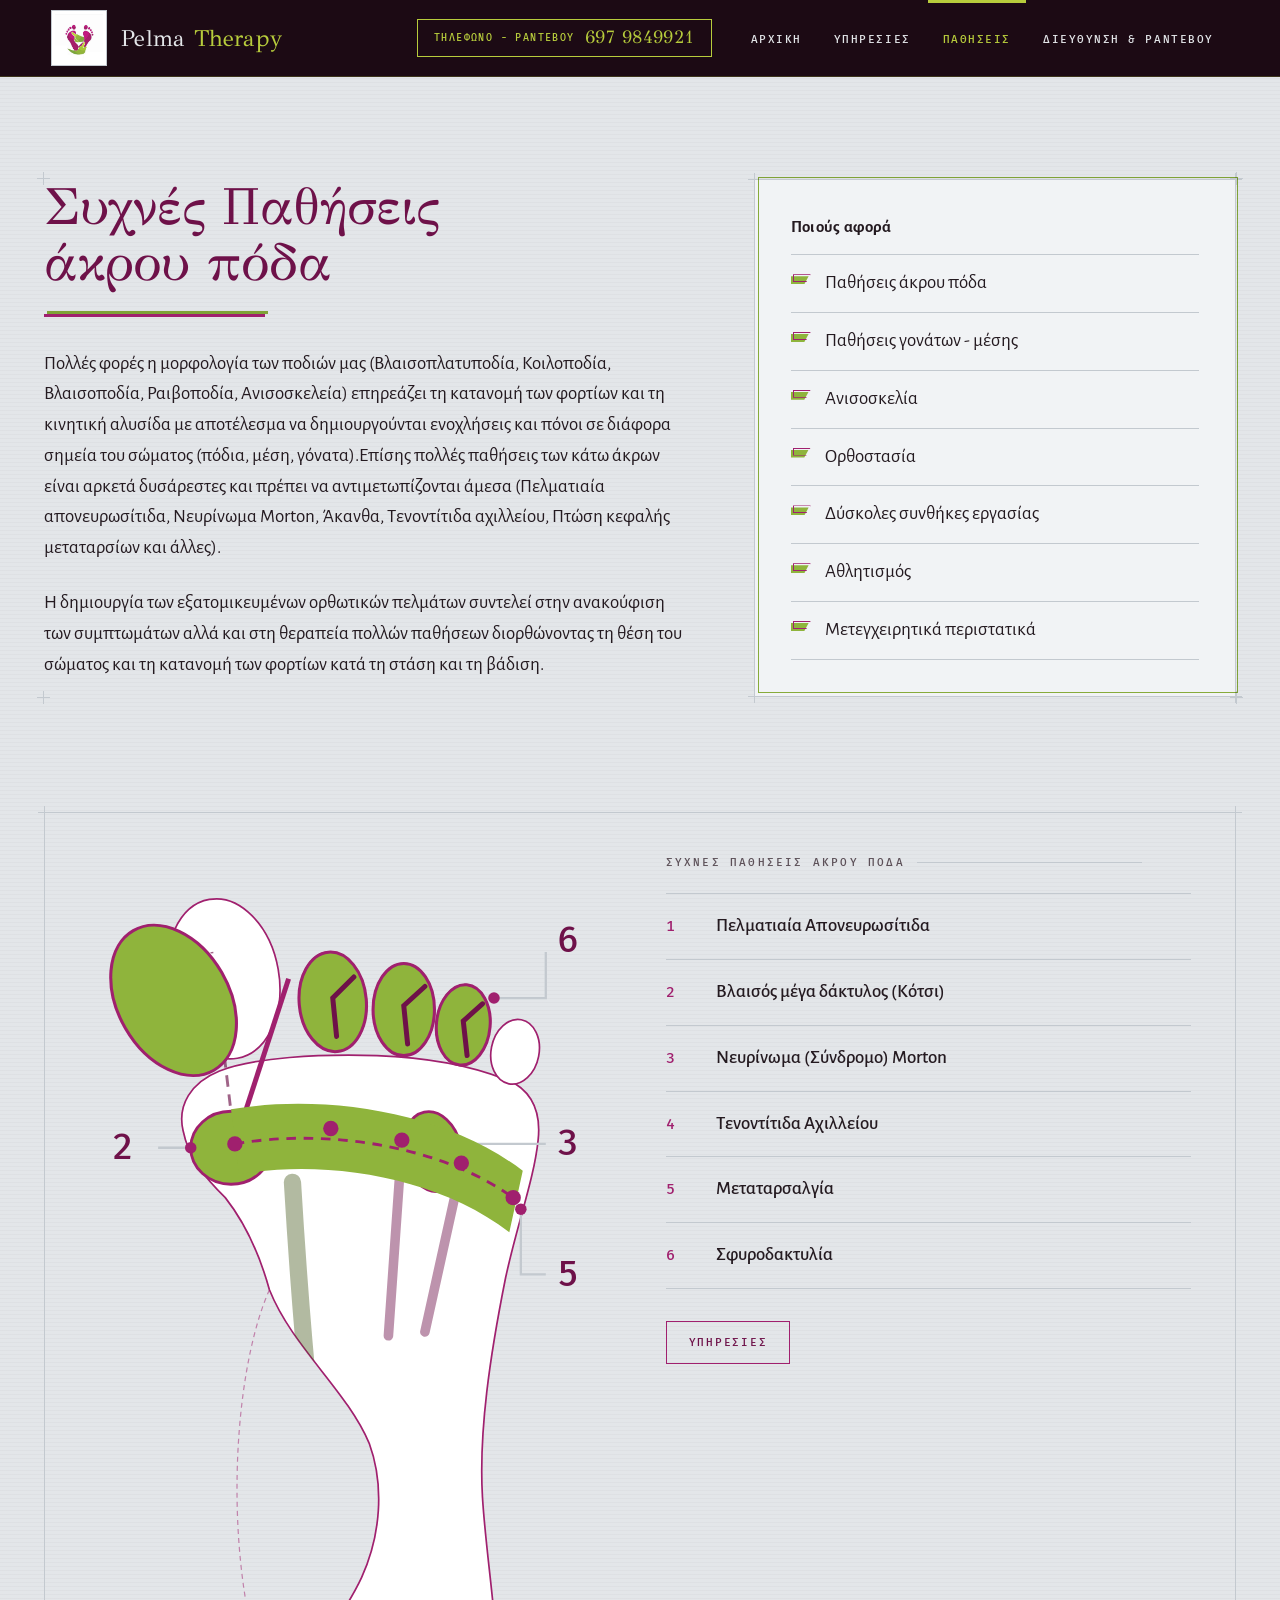
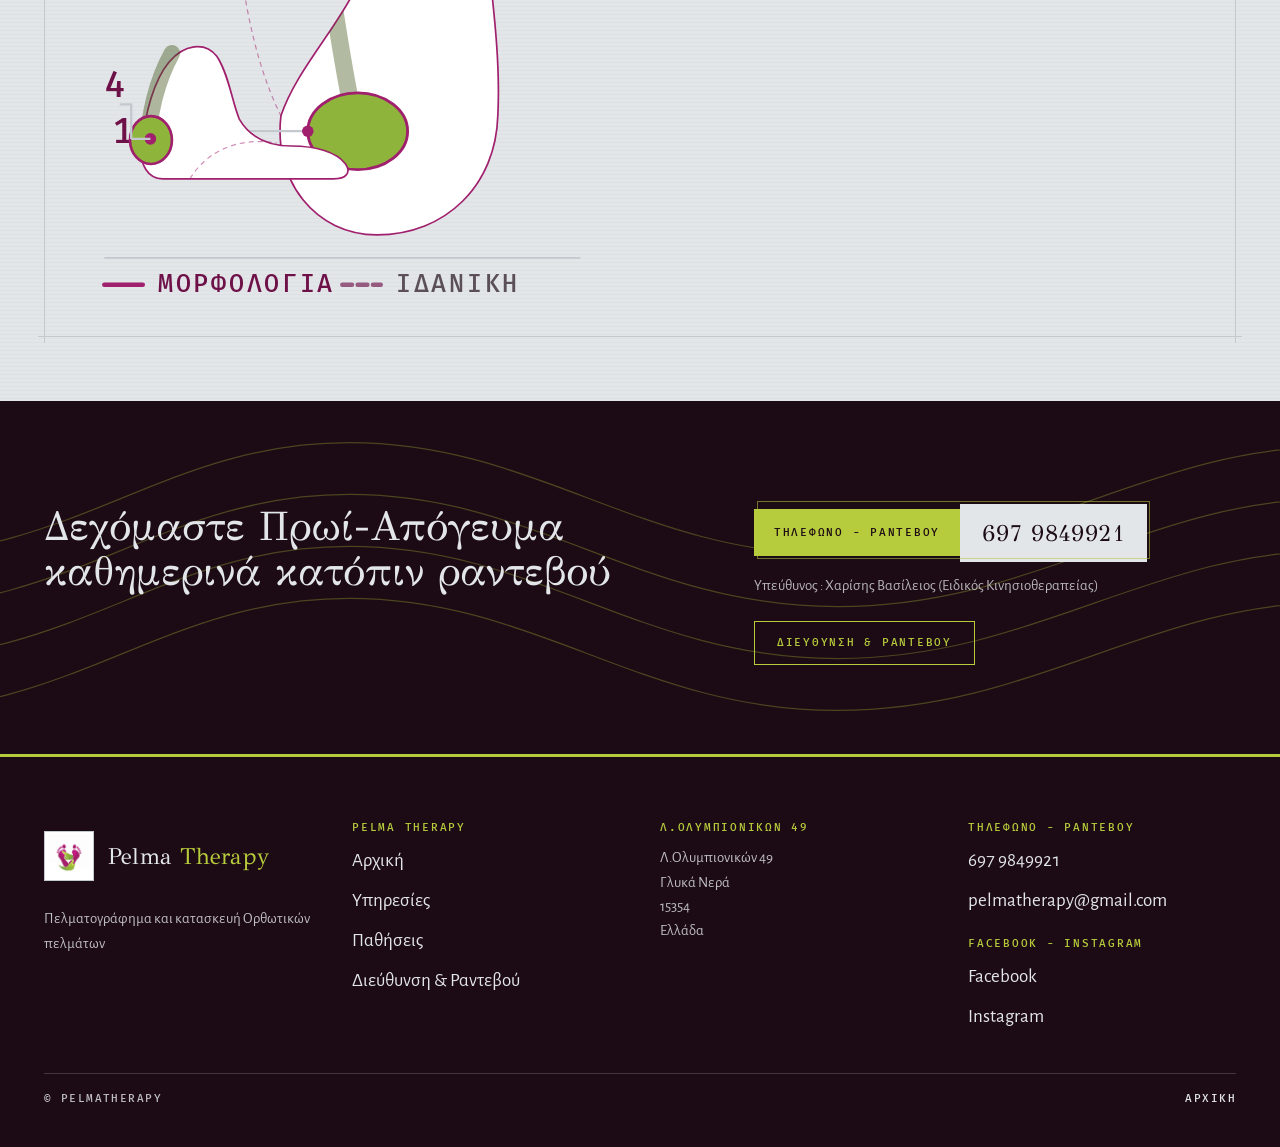
==== commit 905ef137: "Harden: self-host fonts, add CSP and referrer policy Fonts are now served from this domain instead o" ====
--- a/pathiseis.html
+++ b/pathiseis.html
@@ -9,9 +9,8 @@
 <title>Παθήσεις — Pelma Therapy</title>
 <meta name="description" content="Πελματογράφημα και κατασκευή Ορθωτικών πελμάτων">
 <link rel="icon" href="assets/favicon.ico">
-<link rel="preconnect" href="https://fonts.googleapis.com">
-<link rel="preconnect" href="https://fonts.gstatic.com" crossorigin>
-<link href="https://fonts.googleapis.com/css2?family=GFS+Didot&family=Alegreya+Sans:wght@400;500;700&family=Fira+Mono:wght@400;500&display=swap" rel="stylesheet">
+<meta http-equiv="Content-Security-Policy" content="default-src 'none'; img-src 'self' data:; style-src 'self' 'unsafe-inline'; font-src 'self'; script-src 'self'; form-action 'none'; base-uri 'none'; frame-ancestors 'none'">
+<meta name="referrer" content="strict-origin-when-cross-origin">
 <link rel="stylesheet" href="assets/plate.css">
 </head>
 <body>
--- a/assets/plate.css
+++ b/assets/plate.css
@@ -1,4 +1,108 @@
 @charset "UTF-8";
+
+/* ==========================================================================
+   SELF-HOSTED FONTS
+   Served from this domain, not from Google. A third-party font request would
+   send every visitor's IP address to Google without consent, which for a
+   healthcare practice in the EU is a GDPR problem, not just a performance one.
+   Greek + Latin subsets only.
+   ========================================================================== */
+@font-face {
+  font-family: 'Alegreya Sans';
+  font-style: normal;
+  font-weight: 400;
+  font-display: swap;
+  src: url('fonts/alegreya-sans-400-greek.woff2') format('woff2');
+  unicode-range: U+0370-0377, U+037A-037F, U+0384-038A, U+038C, U+038E-03A1, U+03A3-03FF;
+}
+@font-face {
+  font-family: 'Alegreya Sans';
+  font-style: normal;
+  font-weight: 400;
+  font-display: swap;
+  src: url('fonts/alegreya-sans-400-latin.woff2') format('woff2');
+  unicode-range: U+0000-00FF, U+0131, U+0152-0153, U+02BB-02BC, U+02C6, U+02DA, U+02DC, U+0304, U+0308, U+0329, U+2000-206F, U+20AC, U+2122, U+2191, U+2193, U+2212, U+2215, U+FEFF, U+FFFD;
+}
+@font-face {
+  font-family: 'Alegreya Sans';
+  font-style: normal;
+  font-weight: 500;
+  font-display: swap;
+  src: url('fonts/alegreya-sans-500-greek.woff2') format('woff2');
+  unicode-range: U+0370-0377, U+037A-037F, U+0384-038A, U+038C, U+038E-03A1, U+03A3-03FF;
+}
+@font-face {
+  font-family: 'Alegreya Sans';
+  font-style: normal;
+  font-weight: 500;
+  font-display: swap;
+  src: url('fonts/alegreya-sans-500-latin.woff2') format('woff2');
+  unicode-range: U+0000-00FF, U+0131, U+0152-0153, U+02BB-02BC, U+02C6, U+02DA, U+02DC, U+0304, U+0308, U+0329, U+2000-206F, U+20AC, U+2122, U+2191, U+2193, U+2212, U+2215, U+FEFF, U+FFFD;
+}
+@font-face {
+  font-family: 'Alegreya Sans';
+  font-style: normal;
+  font-weight: 700;
+  font-display: swap;
+  src: url('fonts/alegreya-sans-700-greek.woff2') format('woff2');
+  unicode-range: U+0370-0377, U+037A-037F, U+0384-038A, U+038C, U+038E-03A1, U+03A3-03FF;
+}
+@font-face {
+  font-family: 'Alegreya Sans';
+  font-style: normal;
+  font-weight: 700;
+  font-display: swap;
+  src: url('fonts/alegreya-sans-700-latin.woff2') format('woff2');
+  unicode-range: U+0000-00FF, U+0131, U+0152-0153, U+02BB-02BC, U+02C6, U+02DA, U+02DC, U+0304, U+0308, U+0329, U+2000-206F, U+20AC, U+2122, U+2191, U+2193, U+2212, U+2215, U+FEFF, U+FFFD;
+}
+@font-face {
+  font-family: 'Fira Mono';
+  font-style: normal;
+  font-weight: 400;
+  font-display: swap;
+  src: url('fonts/fira-mono-400-greek.woff2') format('woff2');
+  unicode-range: U+0370-0377, U+037A-037F, U+0384-038A, U+038C, U+038E-03A1, U+03A3-03FF;
+}
+@font-face {
+  font-family: 'Fira Mono';
+  font-style: normal;
+  font-weight: 400;
+  font-display: swap;
+  src: url('fonts/fira-mono-400-latin.woff2') format('woff2');
+  unicode-range: U+0000-00FF, U+0131, U+0152-0153, U+02BB-02BC, U+02C6, U+02DA, U+02DC, U+0304, U+0308, U+0329, U+2000-206F, U+20AC, U+2122, U+2191, U+2193, U+2212, U+2215, U+FEFF, U+FFFD;
+}
+@font-face {
+  font-family: 'Fira Mono';
+  font-style: normal;
+  font-weight: 500;
+  font-display: swap;
+  src: url('fonts/fira-mono-500-greek.woff2') format('woff2');
+  unicode-range: U+0370-0377, U+037A-037F, U+0384-038A, U+038C, U+038E-03A1, U+03A3-03FF;
+}
+@font-face {
+  font-family: 'Fira Mono';
+  font-style: normal;
+  font-weight: 500;
+  font-display: swap;
+  src: url('fonts/fira-mono-500-latin.woff2') format('woff2');
+  unicode-range: U+0000-00FF, U+0131, U+0152-0153, U+02BB-02BC, U+02C6, U+02DA, U+02DC, U+0304, U+0308, U+0329, U+2000-206F, U+20AC, U+2122, U+2191, U+2193, U+2212, U+2215, U+FEFF, U+FFFD;
+}
+@font-face {
+  font-family: 'GFS Didot';
+  font-style: normal;
+  font-weight: 400;
+  font-display: swap;
+  src: url('fonts/gfs-didot-400-greek.woff2') format('woff2');
+  unicode-range: U+0370-0377, U+037A-037F, U+0384-038A, U+038C, U+038E-03A1, U+03A3-03FF;
+}
+@font-face {
+  font-family: 'GFS Didot';
+  font-style: normal;
+  font-weight: 400;
+  font-display: swap;
+  src: url('fonts/gfs-didot-400-latin.woff2') format('woff2');
+  unicode-range: U+0000-00FF, U+0131, U+0152-0153, U+02BB-02BC, U+02C6, U+02DA, U+02DC, U+0304, U+0308, U+0329, U+2000-206F, U+20AC, U+2122, U+2191, U+2193, U+2212, U+2215, U+FEFF, U+FFFD;
+}
 
 /* ==========================================================================
    PELMA THERAPY — "Δίχρωμη Ανατομική Πλάκα"
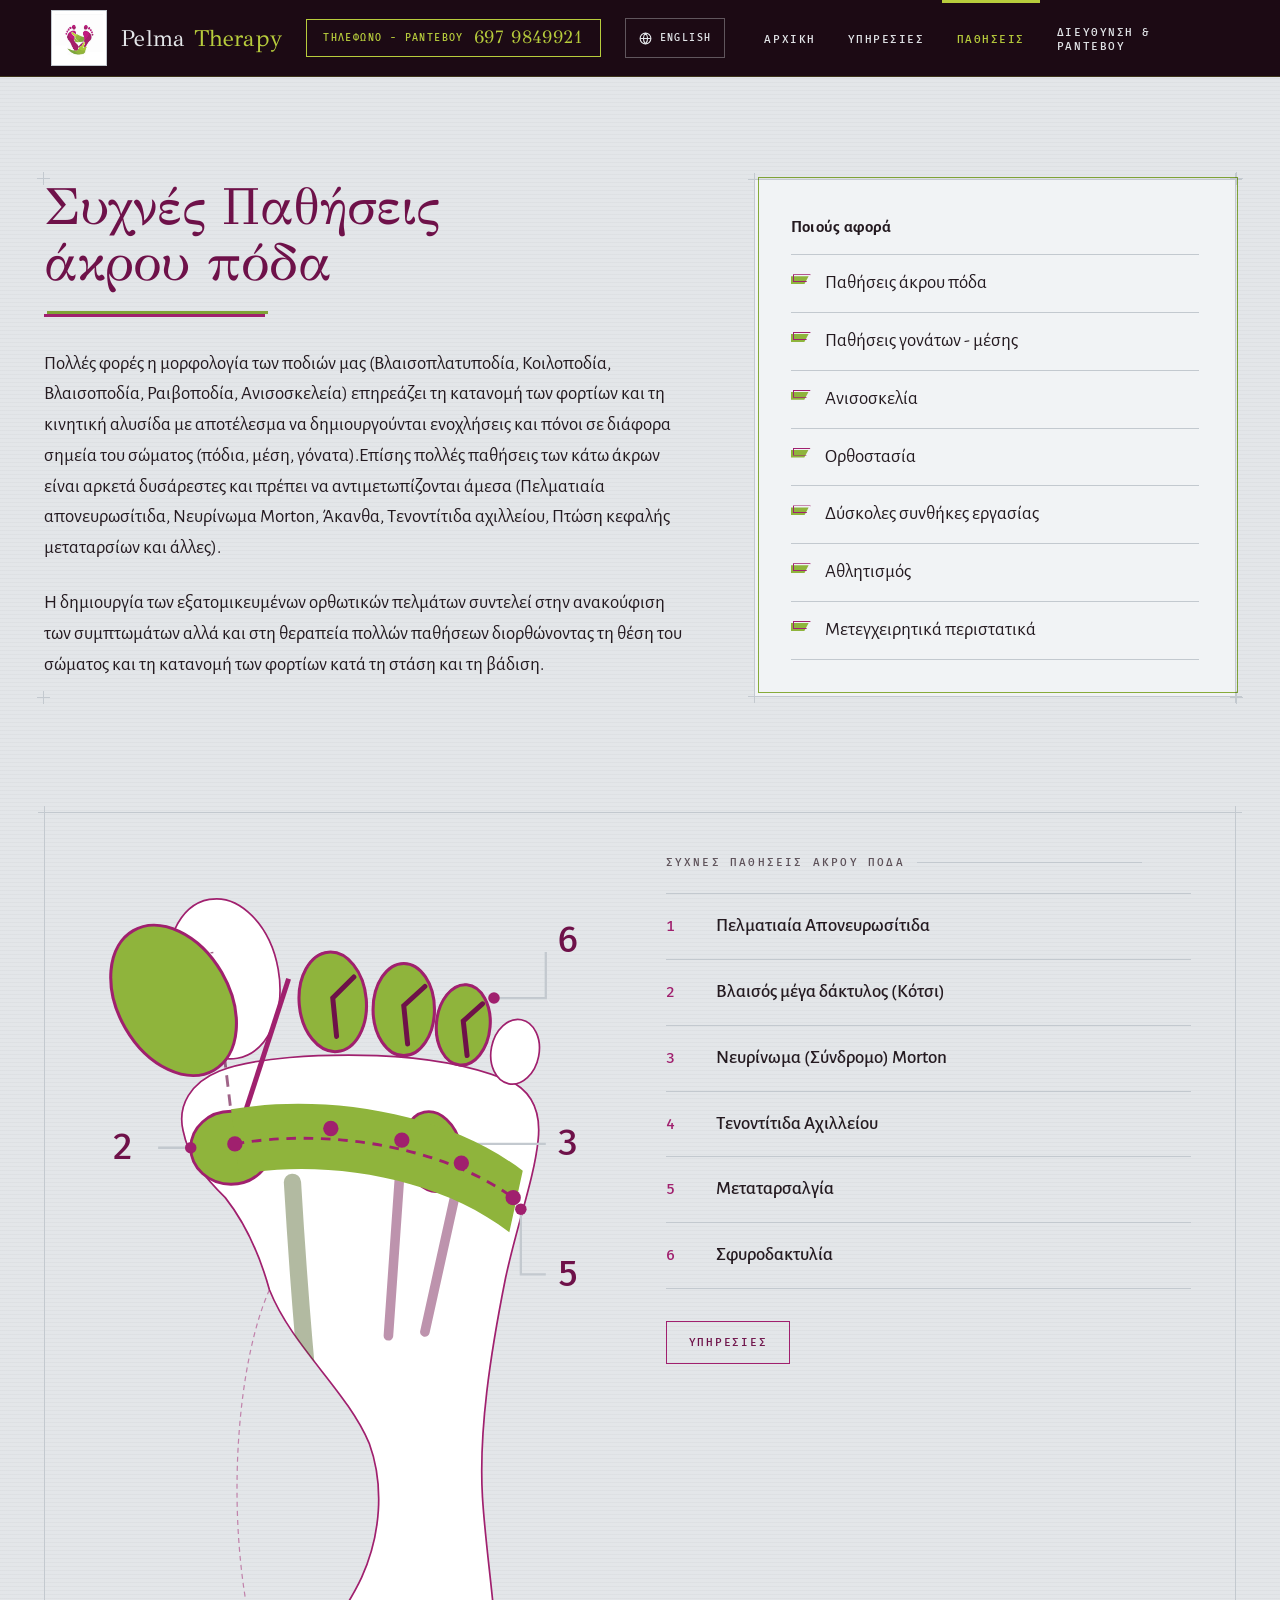
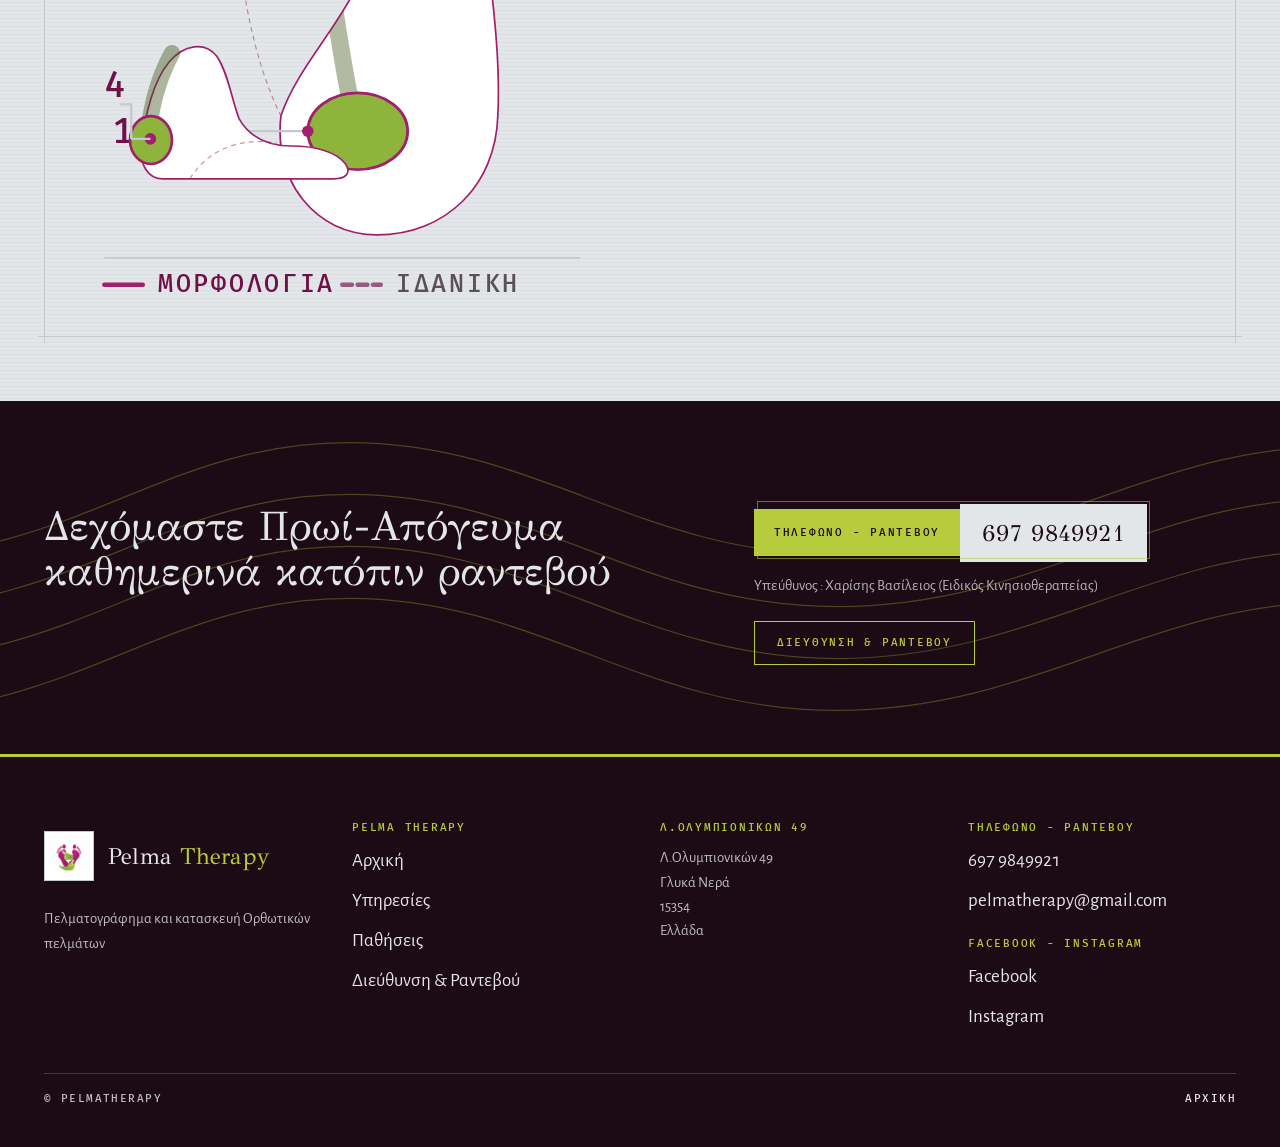
==== commit 38cac032: "Add an English toggle that deliberately excludes the reviews Greek remains the source text; English " ====
--- a/pathiseis.html
+++ b/pathiseis.html
@@ -38,6 +38,12 @@
       <span class="mast-tel__lbl">Τηλέφωνο - Ραντεβού</span>
       <span class="mast-tel__num">697 9849921</span>
     </a>
+    <button class="langbtn" type="button" data-lang-toggle aria-pressed="false" lang="en">
+      <svg viewBox="0 0 16 16" aria-hidden="true" focusable="false" fill="none" stroke="currentColor" stroke-width="1.4">
+        <circle cx="8" cy="8" r="6.6"/><path d="M1.4 8h13.2M8 1.4c3.4 3.6 3.4 9.6 0 13.2M8 1.4C4.6 5 4.6 11 8 14.6"/>
+      </svg>
+      <span data-lang-label>English</span>
+    </button>
     <button class="burger" type="button" aria-controls="nav" aria-expanded="false">Μενού</button>
     <nav class="nav" id="nav" aria-label="Pelma Therapy">
       <a href="index.html">Αρχική</a>
@@ -312,6 +318,7 @@
 </footer>
 
 
+<script src="assets/i18n.js"></script>
 <script src="assets/plate.js"></script>
 </body>
 </html>
--- a/assets/plate.css
+++ b/assets/plate.css
@@ -263,8 +263,11 @@
 /* THE SHEET. A teaching plate is a ruled sheet before it is anything else:
    a hairline edge running the height of the page with the folio hung in the
    margin outside the text column. Only wide viewports have the room. */
+/* 1360px, not 1180: the rules sit at 50% − plate/2 − 34px, which is a NEGATIVE
+   offset until the viewport is wider than about 1310px, and a negative offset
+   pushes the document sideways. Only draw them once there is real margin. */
 .sheet { position: relative; }
-@media (min-width: 1180px) {
+@media (min-width: 1360px) {
   .sheet::before {
     content: '';
     position: absolute; top: 0; bottom: 0;
@@ -290,7 +293,7 @@
   }
   .band .folio { color: rgba(183,204,60,.75); }
 }
-@media (max-width: 1179px) { .folio { display: none; } }
+@media (max-width: 1359px) { .folio { display: none; } }
 
 /* THE OFF-REGISTER, systemic. Berry lays first, lime lands 3px shy — drawn as
    a second impression of the element's own edge, never as a duplicated string,
@@ -402,6 +405,23 @@
 }
 @media (max-width: 1100px) { .mast-tel__lbl { display: none; } }
 @media (max-width: 620px) { .mast-tel { padding: 9px 11px; } .mast-tel__num { font-size: 1rem; } }
+
+/* Language toggle. Sits beside the phone in the masthead, drawn as a plate
+   button so it reads as part of the apparatus rather than a widget. */
+.langbtn {
+  appearance: none; cursor: pointer; flex: none;
+  background: none; border: 1px solid rgba(227,230,233,.34);
+  color: var(--plate-stock);
+  padding: 10px 13px; min-height: 40px;
+  display: inline-flex; align-items: center; gap: 8px;
+  font: 500 0.625rem/1 var(--f-label);
+  letter-spacing: .14em; text-transform: uppercase;
+  transition: border-color var(--dur-ui) var(--ease-plate), color var(--dur-ui) var(--ease-plate);
+}
+.langbtn:hover { border-color: var(--lime-bright); color: var(--lime-bright); }
+.langbtn:focus-visible { outline: 2px solid var(--lime-bright); outline-offset: 3px; }
+.langbtn svg { width: 13px; height: 13px; flex: none; }
+@media (max-width: 620px) { .langbtn { padding: 10px; gap: 0; } .langbtn [data-lang-label] { display: none; } }
 
 .burger {
   display: none;
@@ -860,6 +880,135 @@
 .atlas figure:hover .site { fill: var(--lime-bright); }
 
 /* ==========================================================================
+   REVIEWS — real Google reviews, written in at build time (see tools/)
+   Treated as specimens mounted on the plate: each one a ruled card with a
+   stipple-filled rating, in the same two inks. Never a rounded testimonial
+   bubble with a drop shadow.
+   ========================================================================== */
+
+/* THE SPECIMEN RAIL. Reviews slide on a native CSS scroll-snap track, so the
+   sliding is real scrolling: it works with a trackpad, a touch swipe, the
+   keyboard, and with JavaScript switched off entirely. The arrows and the
+   position counter are enhancement on top of that, never the mechanism. */
+.reviewrail { position: relative; }
+
+.reviewtrack {
+  display: flex;
+  /* natural card heights: stretching every card to the longest review left
+     short ones with a third of their box empty */
+  /* equal-height cards: the caption then sits on one baseline across the
+     whole rail, which is what makes them read as a mounted set */
+  align-items: stretch;
+  gap: 0;
+  overflow-x: auto;
+  scroll-snap-type: x mandatory;
+  scroll-behavior: smooth;
+  /* dividers are per-card borders, not a filled backdrop — with ragged card
+     heights a backdrop would show as grey blocks under the shorter ones */
+  background: var(--plate-field);
+  border: 1px solid var(--plate-rule);
+  /* the scrollbar is replaced by the rule + counter below it */
+  scrollbar-width: none;
+  -ms-overflow-style: none;
+  overscroll-behavior-x: contain;
+}
+.reviewtrack::-webkit-scrollbar { display: none; }
+@media (prefers-reduced-motion: reduce) { .reviewtrack { scroll-behavior: auto; } }
+
+.review {
+  flex: 0 0 auto;
+  width: clamp(280px, 82vw, 430px);
+  scroll-snap-align: start;
+  background: var(--plate-field);
+  border-right: 1px solid var(--plate-rule);
+  padding: clamp(22px, 3vw, 34px);
+  display: flex; flex-direction: column; gap: var(--s-md);
+  margin: 0;
+  /* each card is its own specimen: the rule runs its full height */
+  align-self: stretch;
+}
+.review:last-child { border-right: 0; }
+@media (min-width: 700px)  { .review { width: 400px; } }
+@media (min-width: 1100px) { .review { width: 430px; } }
+
+/* the rail's own controls, drawn as plate buttons */
+.railbar {
+  display: flex; align-items: center; gap: var(--s-md);
+  margin-top: var(--s-md);
+}
+.railbtn {
+  appearance: none; border: 1px solid var(--berry-ink); background: none;
+  border-radius: 0; cursor: pointer;
+  width: 46px; height: 46px; flex: none;
+  display: grid; place-items: center;
+  color: var(--berry-deep);
+  transition: background var(--dur-ui) var(--ease-plate), color var(--dur-ui) var(--ease-plate);
+}
+.railbtn:hover:not(:disabled) { background: var(--berry-ink); color: var(--plate-stock); }
+.railbtn:focus-visible { outline: 2px solid var(--berry-ink); outline-offset: 3px; }
+.railbtn:disabled { opacity: .3; cursor: default; border-color: var(--plate-rule); }
+.railbtn svg { width: 17px; height: 17px; display: block; }
+
+/* a ruled progress bar, not a row of dots */
+.railprog { flex: 1; height: 3px; background: var(--plate-rule); position: relative; min-width: 40px; }
+.railprog span {
+  position: absolute; inset: 0 auto 0 0;
+  background: var(--berry-ink);
+  transition: width var(--dur-ui) var(--ease-plate), left var(--dur-ui) var(--ease-plate);
+}
+.railcount {
+  font: 500 0.6875rem/1 var(--f-label); letter-spacing: .14em;
+  color: var(--ink-muted); font-variant-numeric: tabular-nums; flex: none;
+}
+/* with JS off there is nothing to drive the arrows, so hide them and let the
+   track scroll natively */
+.railbar { display: none; }
+.js .railbar { display: flex; }
+.js .reviewtrack { scrollbar-width: none; }
+:root:not(.js) .reviewtrack { scrollbar-width: thin; }
+.review__rating { display: flex; align-items: center; gap: 8px; }
+.review__stars { display: block; flex: none; }
+.review__stars .st-on { fill: var(--berry-ink); }
+.review__stars .st-off { fill: none; stroke: var(--plate-rule); stroke-width: 1.4; }
+.review__score {
+  font: 500 0.6875rem/1 var(--f-label);
+  letter-spacing: .14em; color: var(--ink-muted);
+  font-variant-numeric: tabular-nums;
+}
+.review__text {
+  margin: 0; max-width: none;
+  font-size: 1rem; line-height: 1.6;
+}
+.review__cite {
+  margin-top: auto; padding-top: var(--s-md);
+  border-top: 1px solid var(--plate-rule);
+  display: flex; justify-content: space-between; gap: var(--s-sm);
+  align-items: baseline; flex-wrap: wrap;
+  font-style: normal;
+}
+.review__who { font-weight: 700; font-size: 0.9375rem; }
+.review__when {
+  font: 500 0.625rem/1.4 var(--f-label);
+  letter-spacing: .13em; text-transform: uppercase; color: var(--ink-muted);
+}
+
+/* the aggregate, set as an imprint so it reads as a stamped figure */
+.ratingblock { display: flex; align-items: center; gap: clamp(16px, 2.4vw, 28px); flex-wrap: wrap; }
+.ratingblock__num {
+  font-family: var(--f-display); font-size: clamp(2.6rem, 5vw, 4rem);
+  line-height: 1; color: var(--berry-deep); font-variant-numeric: tabular-nums;
+}
+.ratingblock__meta { display: flex; flex-direction: column; gap: 7px; }
+
+/* Google's attribution is required by their terms when showing their reviews */
+.review-attrib {
+  margin-top: var(--s-md);
+  font: 500 0.625rem/1.5 var(--f-label);
+  letter-spacing: .12em; text-transform: uppercase; color: var(--ink-muted);
+}
+.band .review-attrib { color: rgba(227,230,233,.6); }
+
+/* ==========================================================================
    CONTACT / ROUTE PLATE
    ========================================================================== */
 
